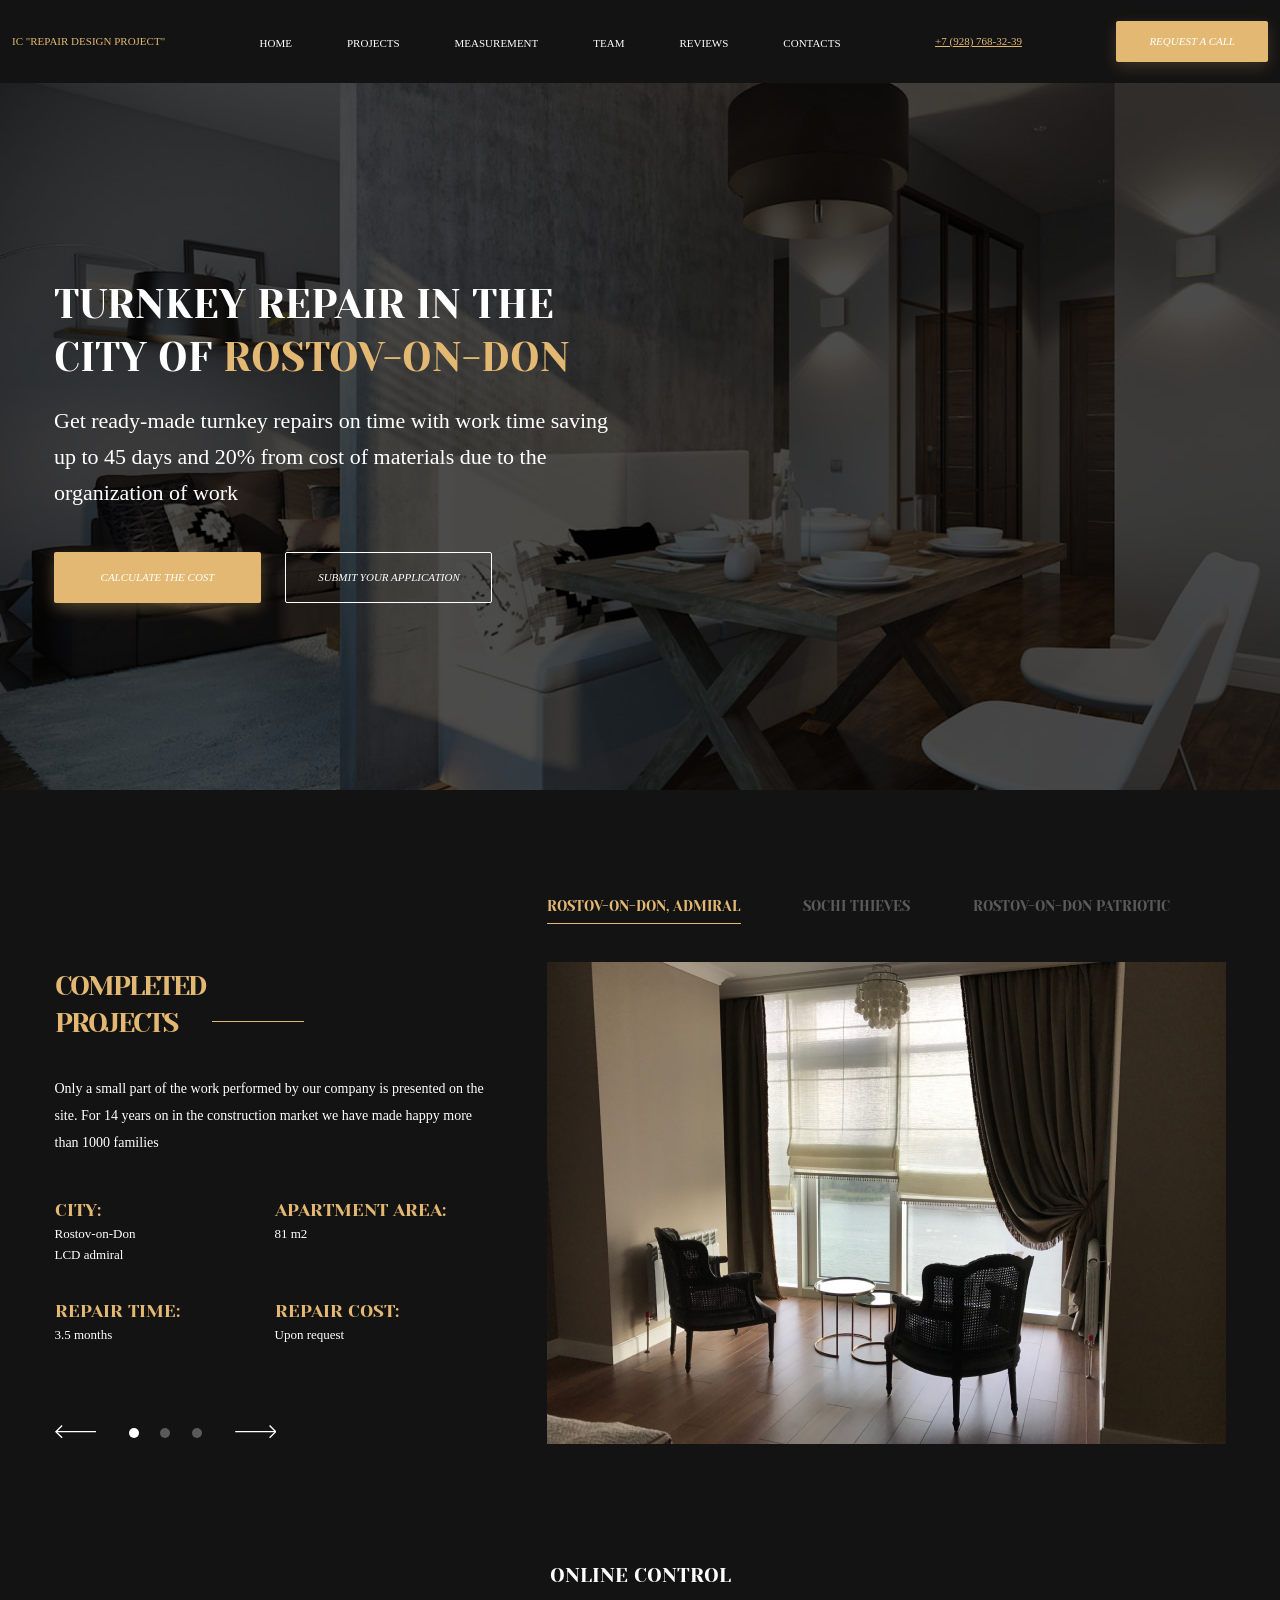
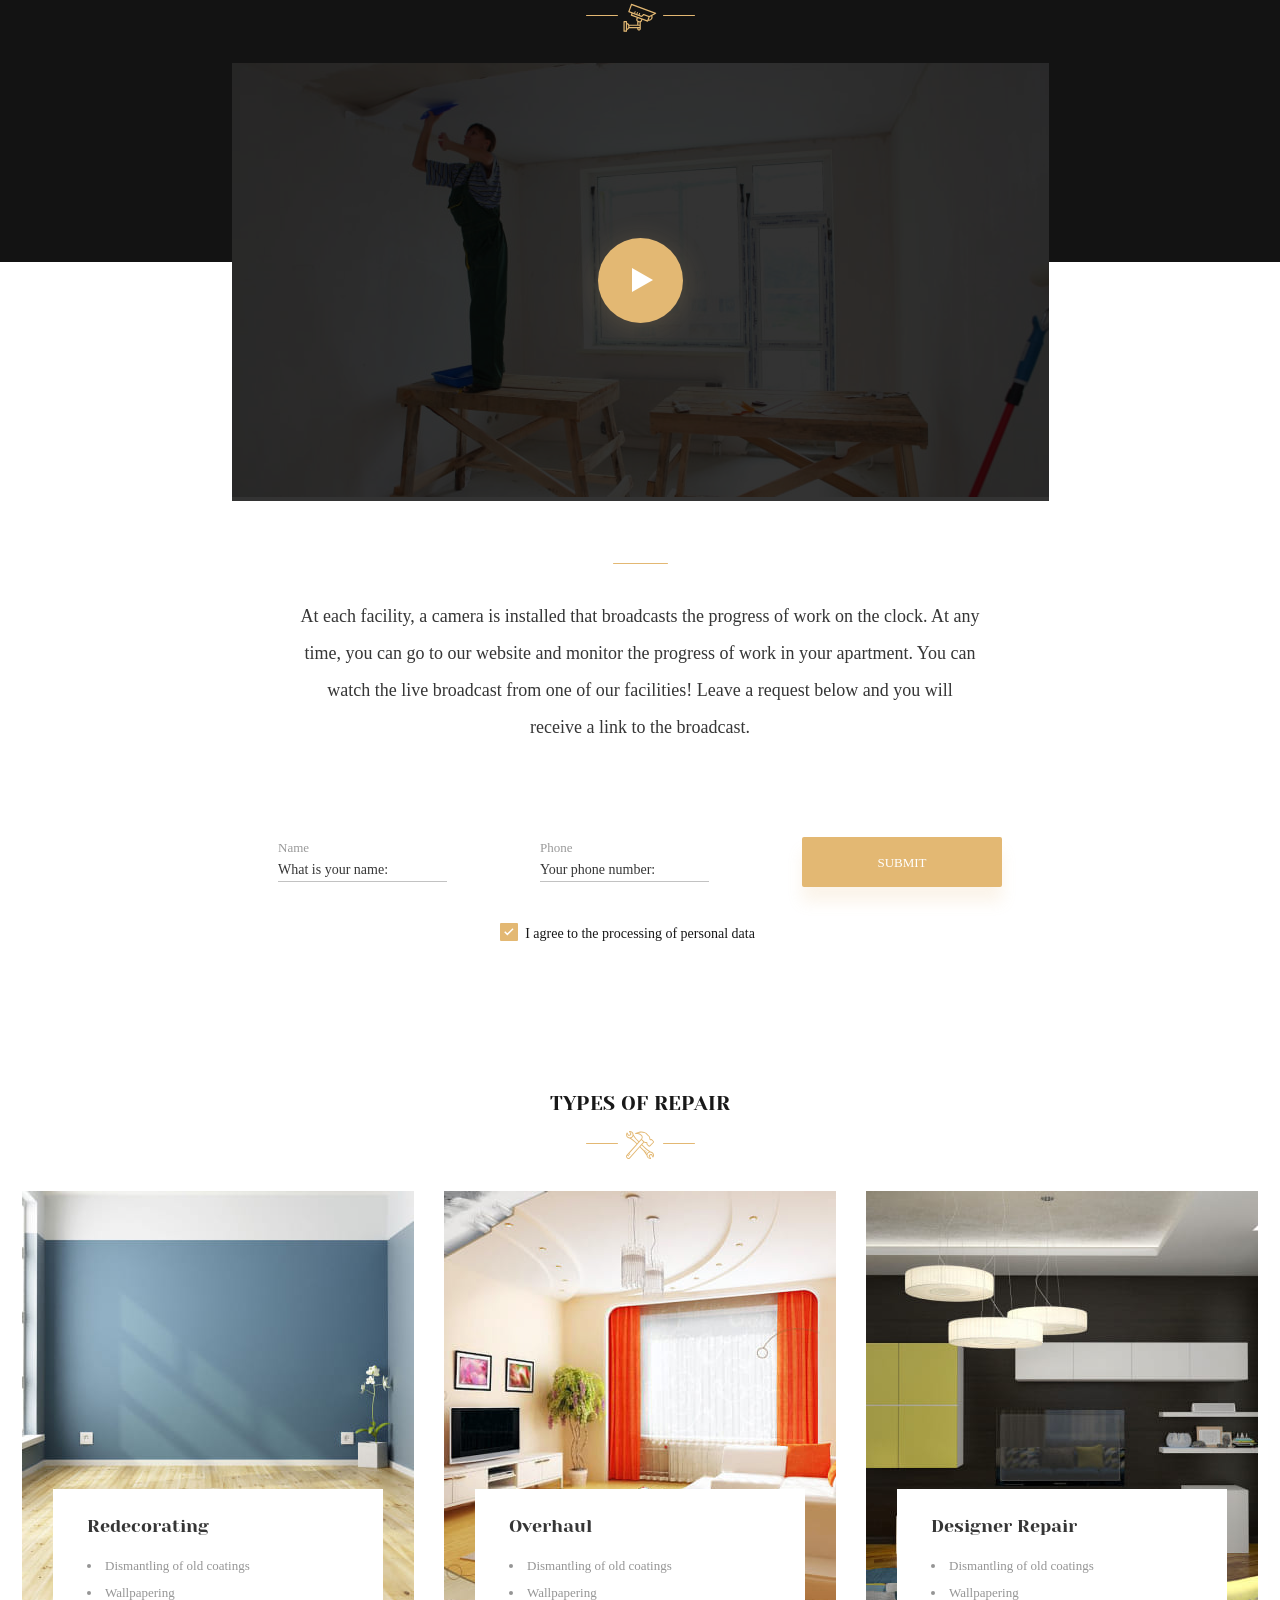
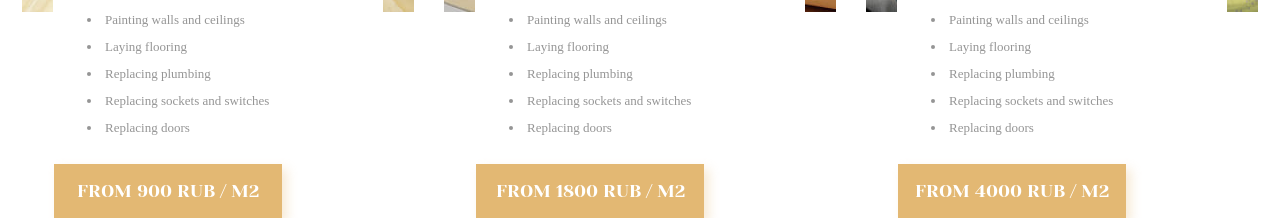
==== Project 2/index.html @ e5993f96 "Add files via upload" ====
<!DOCTYPE html>
<html lang="en">
<head>
    <meta charset="UTF-8">
    <meta name="viewport" content="width=device-width, initial-scale=1.0">
    <meta http-equiv="X-UA-Compatible" content="ie=edge">
    <link rel="stylesheet" href="styles/style.css">
    <title>Document</title>
</head>
<body>
    <header class="header">
        <div class="header_wrapper wrapper">
            <div class="header_logo">
                IC "Repair Design Project"
            </div>
            <nav class="header_nav">
                <ul>
                    <li><a href="#">HOME</a></li>
                    <li><a href="#">PROJECTS</a></li>
                    <li><a href="#">MEASUREMENT</a></li>
                    <li><a href="#">TEAM</a></li>
                    <li><a href="#">REVIEWS</a></li>
                    <li><a href="#">CONTACTS</a></li>
                </ul>
            </nav>
            <a class="header_number-tel" href="tel:+79287683239">+7 (928) 768-32-39</a>
            <button class="header_button">Request a call</button>
        </div>
    </header>
    <main class="main">
        <div class="home">
            <div class="wrapper">
                <div class="home_wrapper">
                    <h1>Turnkey Repair in the 
                        city of <span>Rostov-on-Don</span></h1>
                    <div class="home_text">
                        <p>Get ready-made turnkey repairs on time
                        with work time saving up to 45 days and 20% from
                        cost of materials due to the organization of work</p>
                    </div>
                    <div class="home_buttons">
                        <button>CALCULATE THE COST</button>
                        <button>SUBMIT YOUR APPLICATION</button>
                    </div>
                </div>
            </div>
        </div>
        <div class="projects">
            <div class="projects_wrapper">
                <div class="projects_completed-projects">
                    <h2>Completed projects</h2>
                    <div class="projects_text">
                        <p>Only a small part of the work performed by our company is presented on the site. 
                            For 14 years on in the construction 
                            market we have made happy more than 1000 families</p>
                    </div>
                    <div class="projects_description">
                        <div>
                            <h3>City:</h3>
                            Rostov-on-Don <br>
                            LCD admiral
                        </div>
                        <div>
                            <h3>apartment area:</h3>
                            81 m2
                        </div>
                        <div>
                            <h3>Repair time:</h3>
                            3.5 months
                        </div>
                        <div>
                            <h3>Repair Cost:</h3>
                            Upon request
                        </div>
                    </div>
                    <div class="projects_slaider-control">
                        <span class="projects_slider-arrow-back"></span>
                        <div class="projects_slider-buttons">
                            <span class="projects_slider-button active"></span>
                            <span class="projects_slider-button"></span>
                            <span class="projects_slider-button"></span>
                        </div>
                        <span class="projects_slider-arrow-next"></span>
                    </div>
                </div>
                <div class="projects_slider">
                    <div class="projects_slider-list">
                        <span class="active">Rostov-on-Don, Admiral</span>
                        <span>Sochi Thieves</span>
                        <span>Rostov-on-Don Patriotic</span>
                    </div>
                    <div class="projects_slider-images">
                        <img src="images/projects_slide_1.jpg" alt="Rostov-on-Don, Admiral">
                    </div>
                </div>
            </div>
        </div>
        <div class="control">
            <h2>online control</h2>
            <span class="control_img-camera"></span>
            <div class="control_image">
                <img src="images/control_image.jpg" alt="">
            </div>
            <span class="control_img-style"></span>
            <p class="control_text">At each facility, a camera is installed that broadcasts the progress of 
                work on the clock. At any time, you can go to our website and monitor the progress 
                of work in your apartment. You can watch the live broadcast from one of our 
                facilities! Leave a request below and you will receive a link to the broadcast.</p>
            <form action="#" class="control_form">
                <div class="control_form-information">
                    <p>
                        <label for="control_input-text">Name</label>
                        <input type="text" id="control_input-text" placeholder="What is your name:">
                    </p>
                    <p>
                        <label for="control_input-tel">Phone</label>
                        <input type="tel" id="control_input-tel" placeholder="Your phone number:">
                    </p>
                    <p>
                        <input type="submit" value="submit">
                    </p>
                </div>
                <div class="control_form-agree">
                    <input type="checkbox" id='control_input-checkbox' checked>
                    <label for="control_input-checkbox">I agree to the processing of personal data</label>
                </div>
            </form>
        </div>
        <div class="repair">
            <h2>TYPES OF REPAIR</h2>
            <span class="repair_img-tools"></span>
            <div class="repair_services">
                <div>
                    <img src="images/repair_image_1.jpg" alt="Redecorating">
                    <div class="repair_list">
                        <h4>Redecorating</h4>
                        <ul>
                            <li>Dismantling of old coatings</li>
                            <li>Wallpapering</li>
                            <li>Painting walls and ceilings</li>
                            <li>Laying flooring</li>
                            <li>Replacing plumbing</li>
                            <li>Replacing sockets and switches</li>
                            <li>Replacing doors</li>
                        </ul>
                    </div>
                    <span class="repair_price">from 900 rub / m2</span>
                </div>
                <div>
                    <img src="images/repair_image_2.jpg" alt="Overhaul">
                    <div class="repair_list">
                        <h4>Overhaul</h4>
                        <ul>
                            <li>Dismantling of old coatings</li>
                            <li>Wallpapering</li>
                            <li>Painting walls and ceilings</li>
                            <li>Laying flooring</li>
                            <li>Replacing plumbing</li>
                            <li>Replacing sockets and switches</li>
                            <li>Replacing doors</li>
                        </ul>
                    </div>
                    <span class="repair_price">from 1800 rub / m2</span>
                </div>
                <div>
                    <img src="images/repair_image_3.jpg" alt="Designer Repair">
                    <div class="repair_list">
                        <h4>Designer Repair</h4>
                        <ul>
                            <li>Dismantling of old coatings</li>
                            <li>Wallpapering</li>
                            <li>Painting walls and ceilings</li>
                            <li>Laying flooring</li>
                            <li>Replacing plumbing</li>
                            <li>Replacing sockets and switches</li>
                            <li>Replacing doors</li>
                        </ul>
                    </div>
                    <span class="repair_price">from 4000 rub / m2</span>
                </div>
            </div>
        </div>
    </main>
</body>
</html>
---- Project 2/styles/style.css ----
@font-face {
    font-family: "Nunito Sans";
    src: url('../fonts/Nunito_Sans Sans.woff'),
        url('../fonts/Nunito_Sans Sans.ttf');
}

@font-face {
    font-family: "Yeseva One";
    src: url('../fonts/Yeseva_One.woff'),
        url('../fonts/Yeseva_One.ttf');
}

*, *:after, *:before {
	box-sizing: border-box;
	padding: 0;
    margin: 0;
    font-style: normal;
    font-weight: normal;
}

html {
    height: 100%;
    font: 16px Helvetica, Arial, sans-serif;
}

body {
	width: 100%;
    height: 100%;
}

a {
	text-decoration: none;
	outline: none;
}

ul {
    list-style: none;
}

button {
    border: none;
    cursor: pointer;
}

.header {
    background: #131313;
    width: 100%;
    height: 83px;
}

.header_wrapper {
    height: 100%;
    display: flex;
    justify-content: space-between;
    align-items: center;
}

.wrapper {
    max-width: 1256px;
    margin: 0 auto;
}

.header_logo {
    font-family: "Nunito Sans";
    font-size: 11px;
    line-height: 15px;
    text-transform: uppercase;
    color: #E3B873;
}

.header_nav {
    width: 581px;
}

.header_nav ul {
    display: flex;
    justify-content: space-between;
}

.header_nav a {
    font-family: "Nunito Sans";
    font-size: 11px;
    line-height: 15px;
    color: #FFFFFF;
    transition: color .2s;
}

.header_nav a:hover {
    color: #E3B873;
    transition: color .2s;
}

.header_number-tel {
    font-family: "Nunito Sans";
    font-size: 11px;
    line-height: 15px;
    text-decoration-line: underline;
    color: #E3B873;
}

.header_button {
    font-family: "Nunito Sans";
    font-style: italic;
    font-size: 11px;
    line-height: 15px;
    text-align: center;
    text-transform: uppercase;
    color: #FFFFFF;
    background: #E3B873;
    box-shadow: 0px 5px 15px rgba(227, 184, 115, 0.2);
    border-radius: 2px;
    padding: 13px 33px;
}

.home {
    width: 100%;
    background: url("../images/background_home.jpg") #131313;
    background-size: cover;
    min-height: 707px;
    padding: 1px;
    position: relative;
    z-index: 0;
}

.home::after {
    content: "";
    position: absolute;
    top: 0;
    right: 0;
    bottom: 0;
    left: 0;
    background: rgba(0, 0, 0, .7);
    z-index: -1;
}

.home_wrapper {
    max-width: 570px;
    margin: 194px 42px 0;
}

.home_wrapper h1 {
    font-family: "Yeseva One";
    font-size: 40px;
    line-height: 53px;
    text-transform: uppercase;
    color: #FFFFFF;
}

.home_wrapper h1 span {
    color: #E3B873;
}

.home_text {
    font-family: "Nunito Sans";
    font-size: 22px;
    line-height: 36px;
    color: #FFFFFF;
    margin: 19px 0 41px;
}

.home_buttons button {
    font-family: "Nunito Sans";
    font-style: italic;
    font-size: 11px;
    line-height: 15px;
    text-align: center;
    color: #FFFFFF;
    border-radius: 2px;
    width: 207px;
    height: 51px;
    margin-right: 20px;
}

.home_buttons button:first-of-type {
    background: #E3B873;
    box-shadow: 0px 5px 15px rgba(227, 184, 115, 0.3);

}

.home_buttons button:last-of-type {
    border: 1px solid #FFFFFF;
    background: transparent;
}

.projects {
    width: 100%;
    background: #131313;
    padding: 107px 0 414px;
}

.projects_wrapper {
    max-width: 1171px;
    margin: auto;
    display: flex;
    justify-content: space-between;
}

.projects_completed-projects {
    width: 442px;
    margin-top: 70px;
}

.projects_completed-projects h2 {
    width: 253px;
    font-family: "Yeseva One";
    font-size: 27px;
    line-height: 37px;
    letter-spacing: -0.07em;
    text-transform: uppercase;
    color: #E3B873;
}

.projects_completed-projects h2::after {
    content: "";
    width: 92px;
    border-top: 1px solid #E3B873;
    display: inline-block;
    margin-left: 35px;
    margin-bottom: 10px;
}

.projects_text {
    font-family: "Nunito Sans";
    font-size: 14px;
    line-height: 27px;
    color: #FFFFFF;
    margin: 34px 0 8px;
}

.projects_description {
    display: flex;
    flex-wrap: wrap;
    font-family: "Nunito Sans";
    font-size: 13px;
    line-height: 21px;
    color: #FFFFFF;
}
.projects_description div {
    width: 220px;
    margin-top: 34px;
}

.projects_description h3 {
    font-family: "Yeseva One";
    font-size: 18px;
    line-height: 25px;
    text-transform: uppercase;
    color: #E3B873;
}

.projects_slaider-control {

}

.projects_slaider-control span {
    display: inline-block;
    cursor: pointer;
    margin-top: 80px;
}

.projects_slider-buttons {
    display: inline;
}

.projects_slider-button {
    background: rgba(255, 255, 255, 0.3);
    border-radius: 30px;
    width: 10px;
    height: 10px;
    margin-right: 17px;
}

.projects_slider-button.active {
    background: #FFFFFF;
}


.projects_slider-button:last-of-type {
    margin: 0;
}

.projects_slider-arrow-back {
    background: url("../img/projects_slider_arrow_back.svg") no-repeat;
    width: 41px;
    height: 13px;
    margin-right: 29px;
}

.projects_slider-arrow-next {
    background: url("../img/projects_slider_arrow_next.svg") no-repeat;
    width: 41px;
    height: 13px;
    margin-left: 29px;
}



.projects_slider {
    width: 679px;
}

.projects_slider-list {
    width: 623px;
    display: flex;
    justify-content: space-between;
    font-family: "Yeseva One";
    font-size: 14px;
    line-height: 19px;
    text-transform: uppercase;
    color: rgba(255, 255, 255, 0.3);
    margin-bottom: 38px;
}

.projects_slider-list span {
    cursor: pointer;
}

.projects_slider-list .active {
    color: #E3B873;
    cursor: auto;
    border-bottom: 1px solid #E3B873;
    padding-bottom: 7px;
}

.control {
    width: 817px;
    margin: -300px auto 145px;
}

.control h2 {
    font-family: "Yeseva One";
    font-size: 20px;
    line-height: 28px;
    text-align: center;
    text-transform: uppercase;
    color: #FFFFFF;
}

.control_img-camera {
    background: url(../img/control_img-camera.svg) center no-repeat;
    display: block;
    width: 100%;
    text-align: center;
    height: 30px;
    margin: 12px 0 31px;
}

.control_img-camera::after, .control_img-camera::before {
    content: "";
    width: 32px;
    height: 1px;
    display: inline-block;
    background: #E3B873;
    border-radius: 30px;
}

.control_img-camera::after {
    margin-left: 45px; 
}

.control_image {
    position: relative;
}

.control_image::after {
    content: "";
    position: absolute;
    top: 0;
    right: 0;
    bottom: 0;
    left: 0;
    background: rgba(0, 0, 0, 0.8);
}

.control_image::before {
    content: "";
    background: url(../img/control_video_play.svg) no-repeat 34px center #E3B873;
    position: absolute;
    top: 174.5px;
    left: 366px;
    z-index: 1;
    box-shadow: 0px 5px 30px rgba(227, 184, 115, 0.2);
    width: 85px;
    height: 85px;
    border-radius: 50%;
    display: flex;
    justify-content: center;
    align-items: center;
    cursor: pointer;
}

.control_img-style {
    display: block;
    width: 55px;
    height: 1px;
    margin: 62px auto 34px;
    background: #E3B873;
    border-radius: 30px;
}

.control_text {
    width: 681px;
    margin: 0 auto;
    font-family: "Nunito Sans";
    font-size: 18px;
    line-height: 37px;
    text-align: center;
    color: #363636;
}

.control_form {
    margin-top: 91px;
}

.control_form-information {
    display: flex;
    justify-content: space-around;
}

.control_form-information p {
    display: flex;
    flex-direction: column;
}

.control_form-information label {
    font-family: "Nunito Sans";
    font-size: 13px;
    line-height: 21px;
    color: rgba(54, 54, 54, 0.5);
}

.control_form-information input {
    font-family: "Nunito Sans";
    font-size: 14px;
    line-height: 23px;
    color: #363636;
    border: none;
    border-bottom: 1px solid rgba(54, 54, 54, 0.3);
}

.control_form-information input[type="submit"] {
    background: #E3B873;
    box-shadow: 0px 15px 15px rgba(227, 184, 115, 0.15);
    border-radius: 2px;
    border: none;
    width: 200px;
    height: 50px;
    font-family: "Nunito Sans";
    font-size: 13px;
    line-height: 27px;
    text-align: center;
    text-transform: uppercase;
    color: #FFFFFF;
    cursor: pointer;
}

.control_form-agree {
    font-family: "Nunito Sans";
    font-size: 14px;
    line-height: 23px;
    color: #181818;
    margin-top: 35px;
    text-align: center;
}

.control_form-agree input {
    display: none;
}

.control_form-agree label {
    position: relative;
}

.control_form-agree label::before {
    content: "";
    width: 18px;
    height: 18px;
    background: #E3B873;
    border-radius: 1px;
    position: absolute;
    top: -3px;
    left: -25px;
}

.control_form-agree label::after {
    position: absolute;
    top: -6px;
    left: -21px;
}

.control_form-agree input[type="checkbox"]:checked + label::after {
    content: url(../img/control_form_checkbox.svg);
}

::-webkit-input-placeholder {
    font-family: "Nunito Sans";
    font-size: 14px;
    line-height: 23px;
    color: #363636;
    transition: .2s;
}
::-moz-placeholder {
    font-family: "Nunito Sans";
    font-size: 14px;
    line-height: 23px;
    color: #363636;
    transition: .2s;
}
:-moz-placeholder {
    font-family: "Nunito Sans";
    font-size: 14px;
    line-height: 23px;
    color: #363636;
    transition: .2s;
}
:-ms-input-placeholder {
    font-family: "Nunito Sans";
    font-size: 14px;
    line-height: 23px;
    color: #363636;
    transition: .2s;
}
:focus::-webkit-input-placeholder {color: transparent; transition: .2s;}
:focus::-moz-placeholder          {color: transparent; transition: .2s;}
:focus:-moz-placeholder           {color: transparent; transition: .2s;}
:focus:-ms-input-placeholder      {color: transparent; transition: .2s;}

.repair h2 {
    font-family: "Yeseva One";
    font-size: 20px;
    line-height: 28px;
    text-align: center;
    text-transform: uppercase;
    color: #181818;
}

.repair_img-tools {
    background: url(../img/repair_img-tools.svg) center no-repeat;
    display: block;
    width: 100%;
    text-align: center;
    height: 30px;
    margin: 12px 0 31px;
}

.repair_img-tools::after, .repair_img-tools::before {
    content: "";
    width: 32px;
    height: 1px;
    display: inline-block;
    background: #E3B873;
    border-radius: 30px;
}

.repair_img-tools::after {
    margin-left: 45px;
}

.repair_services {
    display: flex;
    justify-content: space-between;
    width: 1236px;
    margin: 0 auto;
}

.repair_list {
    width: 330px;
    margin: -127px auto 0;
    padding: 25px 68px 0 34px;
    position: relative;
    z-index: 1;
    background: #FFFFFF;
}

.repair_list h4 {
    font-family: "Yeseva One";
    font-size: 18px;
    line-height: 25px;
    color: #363636;
    margin-bottom: 13px;
}

.repair_list li {
    font-family: "Nunito Sans";
    font-size: 13px;
    line-height: 27px;
    list-style: disc inside;
    color: #959595;
}

.repair_price {
    display: flex;
    justify-content: center;
    align-items: center;
    width: 228px;
    height: 54px;
    background: #E3B873;
    box-shadow: 5px 5px 10px rgba(227, 184, 115, 0.3);
    margin: 23px 0 0 32px;
    font-family: "Yeseva One";
    font-size: 18px;
    line-height: 25px;
    text-transform: uppercase;
    color: #FFFFFF;
}
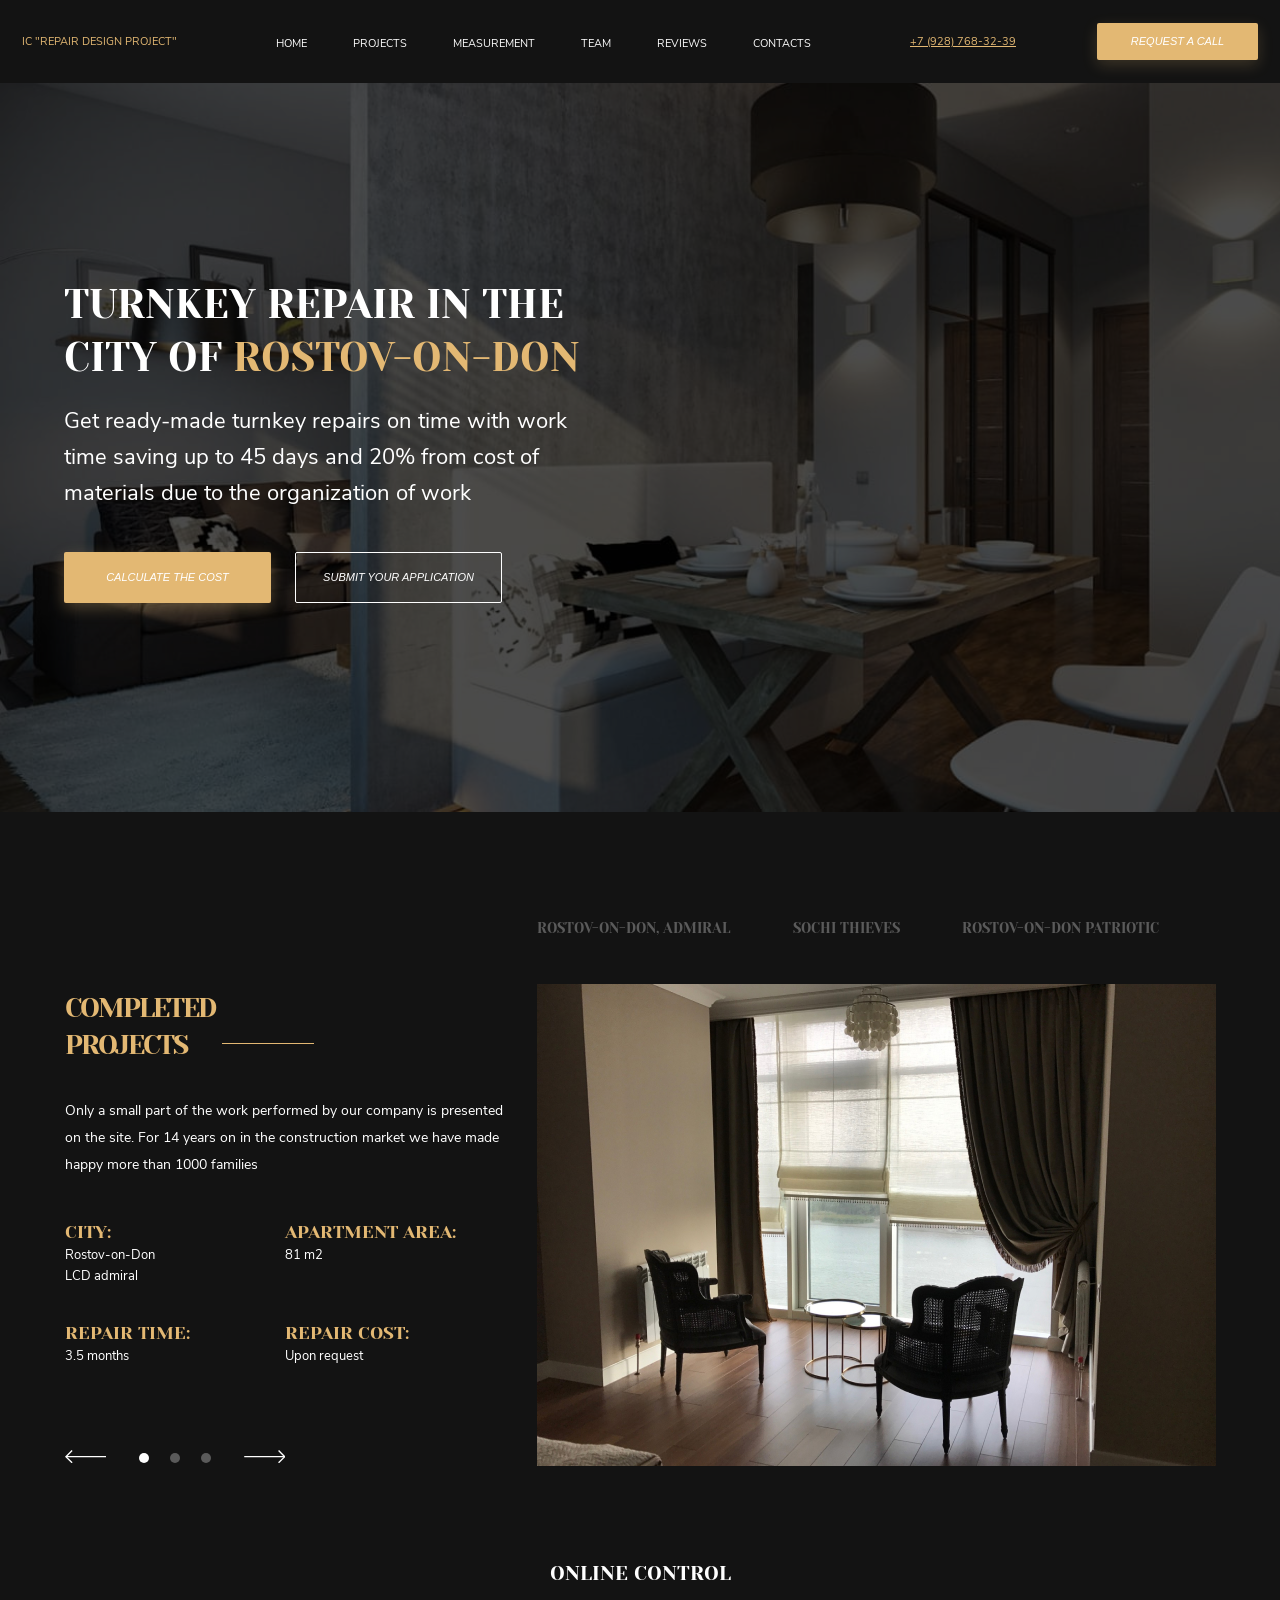
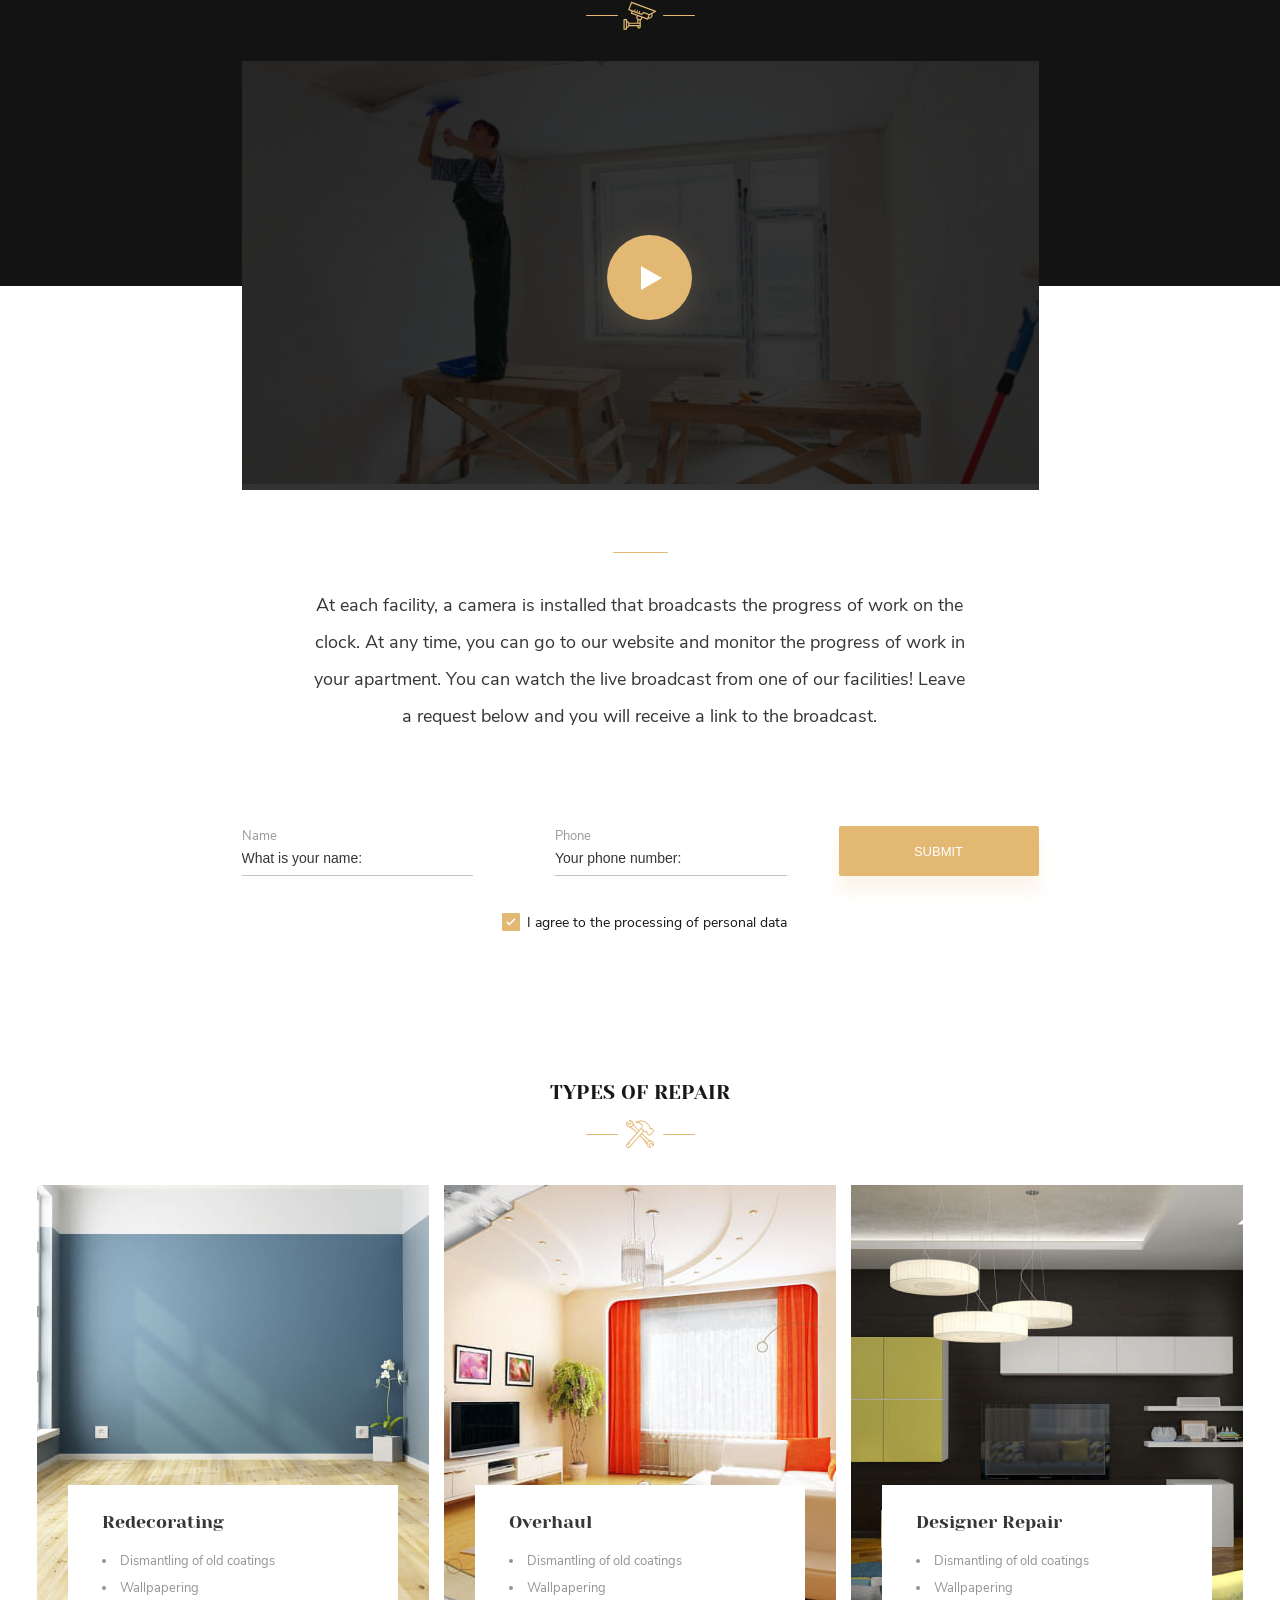
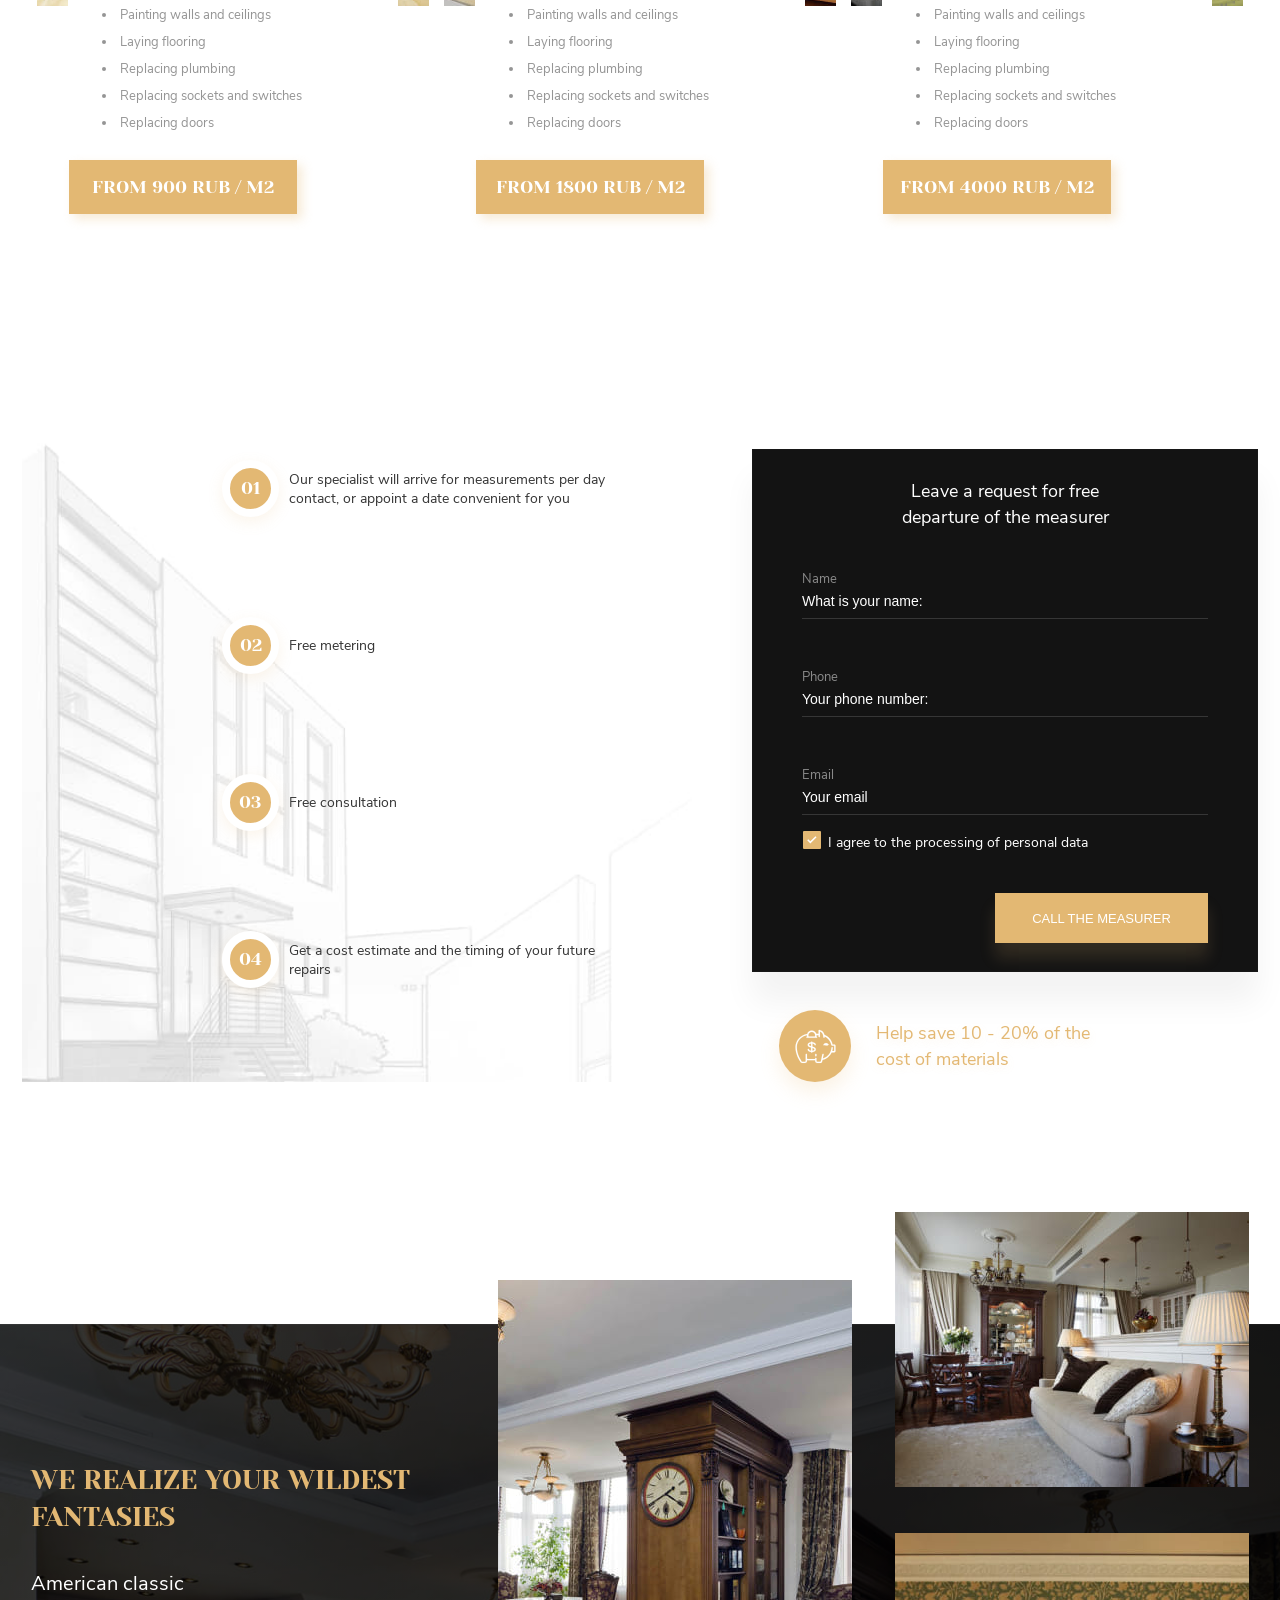
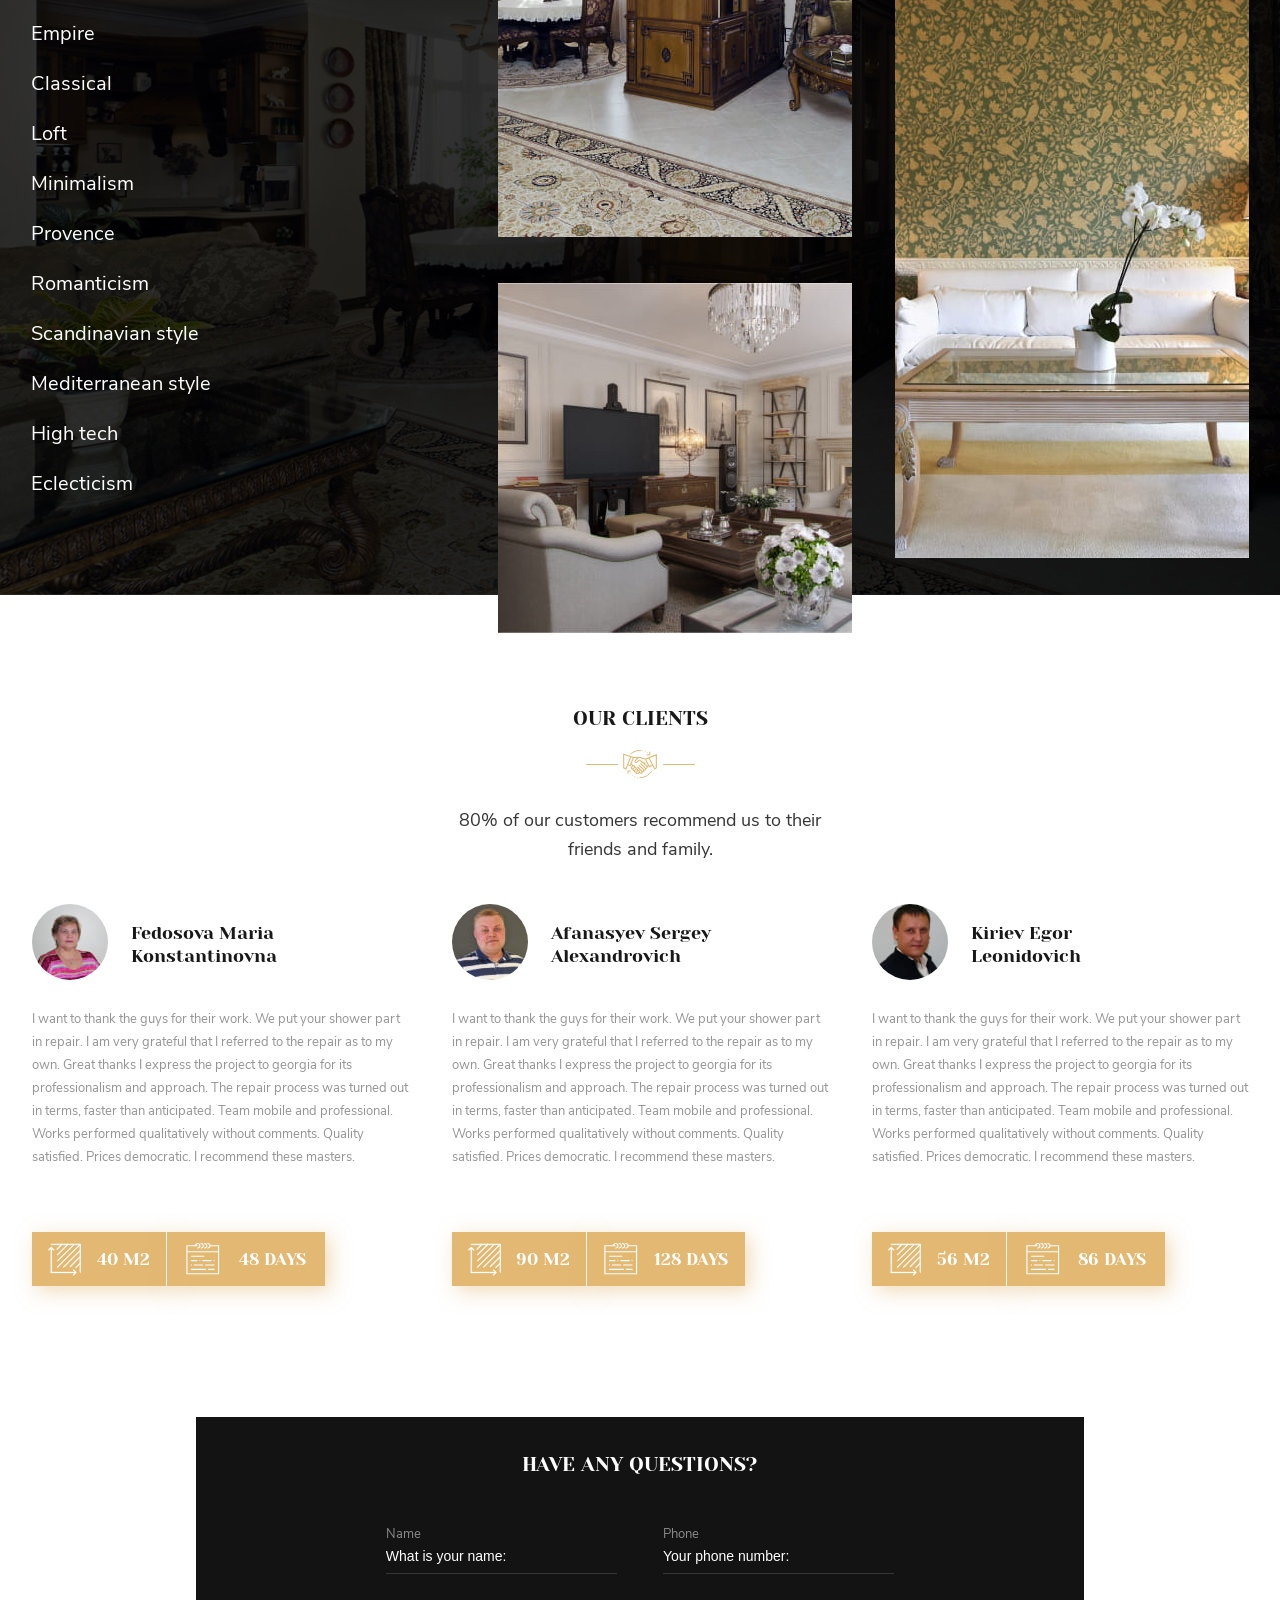
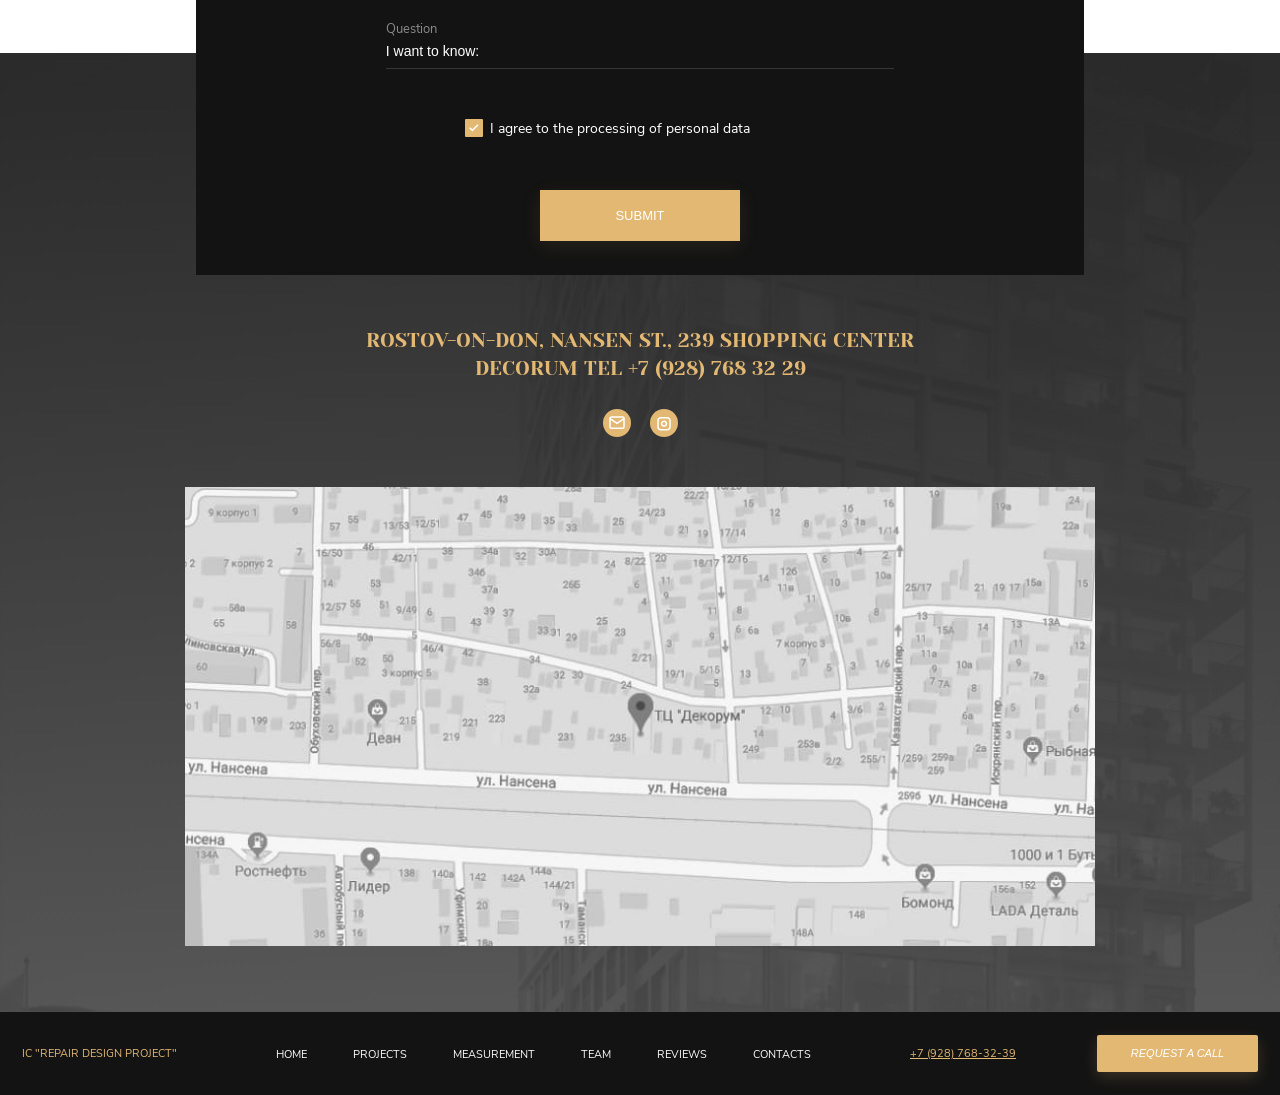
==== commit 03851b82: "Add files via upload" ====
--- a/Project 2/index.html
+++ b/Project 2/index.html
@@ -9,11 +9,13 @@
 </head>
 <body>
     <header class="header">
-        <div class="header_wrapper wrapper">
-            <div class="header_logo">
+        <div class="h-f_wrapper wrapper wrapper-padding">
+            <div class="logo">
                 IC "Repair Design Project"
             </div>
-            <nav class="header_nav">
+            <nav class="nav">
+                <input type="checkbox" id="menu">
+			    <label for="menu"></label>
                 <ul>
                     <li><a href="#">HOME</a></li>
                     <li><a href="#">PROJECTS</a></li>
@@ -23,36 +25,33 @@
                     <li><a href="#">CONTACTS</a></li>
                 </ul>
             </nav>
-            <a class="header_number-tel" href="tel:+79287683239">+7 (928) 768-32-39</a>
-            <button class="header_button">Request a call</button>
+            <a class="number-tel" href="tel:+79287683239">+7 (928) 768-32-39</a>
+            <button class="button h-f_button">Request a call</button>
         </div>
     </header>
     <main class="main">
         <div class="home">
             <div class="wrapper">
-                <div class="home_wrapper">
+                <div class="home_wrapper wrapper-padding">
                     <h1>Turnkey Repair in the 
                         city of <span>Rostov-on-Don</span></h1>
-                    <div class="home_text">
-                        <p>Get ready-made turnkey repairs on time
+                    <p class="home_text">Get ready-made turnkey repairs on time
                         with work time saving up to 45 days and 20% from
                         cost of materials due to the organization of work</p>
-                    </div>
-                    <div class="home_buttons">
-                        <button>CALCULATE THE COST</button>
-                        <button>SUBMIT YOUR APPLICATION</button>
-                    </div>
+                    <button class="button home_button-1">CALCULATE THE COST</button>
+                    <button class="button home_button-2">SUBMIT YOUR APPLICATION</button>
                 </div>
             </div>
         </div>
         <div class="projects">
-            <div class="projects_wrapper">
+            <div class="projects_wrapper wrapper-padding">
                 <div class="projects_completed-projects">
                     <h2>Completed projects</h2>
-                    <div class="projects_text">
-                        <p>Only a small part of the work performed by our company is presented on the site. 
-                            For 14 years on in the construction 
-                            market we have made happy more than 1000 families</p>
+                    <p class="projects_text">Only a small part of the work performed by our company is presented on the site. 
+                        For 14 years on in the construction 
+                        market we have made happy more than 1000 families</p>
+                    <div class="projects_slider-images--media">
+                        <img src="images/projects_slide_1.jpg" alt="Rostov-on-Don, Admiral">
                     </div>
                     <div class="projects_description">
                         <div>
@@ -85,9 +84,9 @@
                 </div>
                 <div class="projects_slider">
                     <div class="projects_slider-list">
-                        <span class="active">Rostov-on-Don, Admiral</span>
-                        <span>Sochi Thieves</span>
-                        <span>Rostov-on-Don Patriotic</span>
+                        <a href="#">Rostov-on-Don, Admiral</a>
+                        <a href="#">Sochi Thieves</a>
+                        <a href="#">Rostov-on-Don Patriotic</a>
                     </div>
                     <div class="projects_slider-images">
                         <img src="images/projects_slide_1.jpg" alt="Rostov-on-Don, Admiral">
@@ -95,11 +94,11 @@
                 </div>
             </div>
         </div>
-        <div class="control">
-            <h2>online control</h2>
-            <span class="control_img-camera"></span>
+        <div class="control wrapper-padding">
+            <h2 class="h2-text">online control</h2>
+            <span class="img-style control_img-camera"></span>
             <div class="control_image">
-                <img src="images/control_image.jpg" alt="">
+                <img src="images/control_image.jpg" alt="video">
             </div>
             <span class="control_img-style"></span>
             <p class="control_text">At each facility, a camera is installed that broadcasts the progress of 
@@ -109,26 +108,24 @@
             <form action="#" class="control_form">
                 <div class="control_form-information">
                     <p>
-                        <label for="control_input-text">Name</label>
-                        <input type="text" id="control_input-text" placeholder="What is your name:">
+                        <span class="form-span">Name</span>
+                        <input class="form-input control_form-input" type="text" placeholder="What is your name:">
                     </p>
                     <p>
-                        <label for="control_input-tel">Phone</label>
-                        <input type="tel" id="control_input-tel" placeholder="Your phone number:">
+                        <span class="form-span">Phone</span>
+                        <input class="form-input control_form-input" type="tel" placeholder="Your phone number:">
                     </p>
-                    <p>
-                        <input type="submit" value="submit">
-                    </p>
-                </div>
-                <div class="control_form-agree">
-                    <input type="checkbox" id='control_input-checkbox' checked>
-                    <label for="control_input-checkbox">I agree to the processing of personal data</label>
-                </div>
+                    <div class="control_form-agree">
+                        <input class="input-checkbox" type="checkbox" id='control_input-checkbox' checked>
+                        <label class="form-checkbox" for="control_input-checkbox">I agree to the processing of personal data</label>
+                    </div>
+                </div>
+                <input class="button control_form-submit" type="submit" value="submit">
             </form>
         </div>
-        <div class="repair">
-            <h2>TYPES OF REPAIR</h2>
-            <span class="repair_img-tools"></span>
+        <div class="repair wrapper-padding">
+            <h2 class="h2-text">TYPES OF REPAIR</h2>
+            <span class="img-style repair_img-tools"></span>
             <div class="repair_services">
                 <div>
                     <img src="images/repair_image_1.jpg" alt="Redecorating">
@@ -180,6 +177,179 @@
                 </div>
             </div>
         </div>
+        <div class="advantages wrapper-padding">
+            <div class="advantages_left">
+                <ul>
+                    <li>Our specialist will arrive for measurements per day
+                        contact, or appoint a date convenient for you</li>
+                    <li>Free metering</li>
+                    <li>Free consultation</li>
+                    <li>Get a cost estimate and
+                        the timing of your future repairs</li>
+                </ul>
+            </div>
+            <div class="advantages_right">
+                <form action="#" class="advantages_form">
+                    <h4>Leave a request for free
+                        departure of the measurer</h4>
+                    <span class="form-span">Name</span>
+                    <input class="form-input advantages_form-filling" type="text" placeholder="What is your name:">
+                    <span class="form-span">Phone</span>
+                    <input class="form-input advantages_form-filling" type="tel" placeholder="Your phone number:">
+                    <span class="form-span">Email</span>
+                    <input class="form-input advantages_form-filling" type="email" placeholder="Your email">
+                    <input class="input-checkbox" id='advantages_input-checkbox' type="checkbox" checked>
+                    <label class="form-checkbox advantages_label-checkbox" for="advantages_input-checkbox">I agree to the processing of personal data</label>
+                    <div class="advantages_form-submit">
+                        <input class="button" type="submit" value="Call the measurer">
+                    </div>
+                </form>
+                <div class="advantages_discount">
+                    Help save 10 - 20% of the cost of materials
+                </div>
+            </div>
+        </div>
+        <div class="fantasies">
+            <div class="fantasies_wrapper wrapper-padding">
+                <div class="fantasies_left">
+                    <h2>We realize your wildest fantasies</h2>
+                    <ul>
+                        <li><a href="#">American classic</a></li>
+                        <li><a href="#">Empire</a></li>
+                        <li><a href="#">Classical</a></li>
+                        <li><a href="#">Loft</a></li>
+                        <li><a href="#">Minimalism</a></li>
+                        <li><a href="#">Provence</a></li>
+                        <li><a href="#">Romanticism</a></li>
+                        <li><a href="#">Scandinavian style</a></li>
+                        <li><a href="#">Mediterranean style</a></li>
+                        <li><a href="#">High tech</a></li>
+                        <li><a href="#">Eclecticism</a></li>
+                    </ul>
+                </div>
+                <div class="fantasies_middle">
+                    <img src="images/fantasies_image_1.jpg" alt="wildest fantasies">
+                    <img src="images/fantasies_image_2.jpg" alt="wildest fantasies">
+                </div>
+                <div class="fantasies_right">
+                    <img src="images/fantasies_image_3.jpg" alt="wildest fantasies">
+                    <img src="images/fantasies_image_4.jpg" alt="wildest fantasies">
+                </div>
+            </div>
+        </div>
+        <div class="clients wrapper-padding">
+            <h2 class="h2-text">our clients</h2>
+            <span class="img-style clients_img-handshake"></span>
+            <p class="clients_text-recommend">80% of our customers recommend us to their
+                friends and family.</p>
+            <div class="clients_description">
+                <div class="clients_client">
+                    <div class="clients_author">
+                        <span><img src="images/clients_avatar_1.jpg" alt="avatar"></span>
+                        <h3>Fedosova Maria Konstantinovna</h3>
+                    </div>
+                    <p>I want to thank the guys for their work. We put your shower part in repair.
+                        I am very grateful that I referred to the repair as to my own. 
+                        Great thanks I express the project to georgia for its professionalism 
+                        and approach. The repair process was turned out in terms, faster than 
+                        anticipated. Team mobile and professional. Works performed qualitatively 
+                        without comments. Quality satisfied. Prices democratic. 
+                        I recommend these masters.</p>
+                    <div class="clients_m2-days">
+                        <span>40 m2</span>
+                        <span>48 DAYS</span>
+                    </div>
+                </div>
+                <div class="clients_client">
+                    <div class="clients_author">
+                        <span><img src="images/clients_avatar_2.jpg" alt="avatar"></span>
+                        <h3>Afanasyev Sergey Alexandrovich</h3>
+                    </div>
+                    <p>I want to thank the guys for their work. We put your shower part in repair.
+                        I am very grateful that I referred to the repair as to my own. 
+                        Great thanks I express the project to georgia for its professionalism 
+                        and approach. The repair process was turned out in terms, faster than 
+                        anticipated. Team mobile and professional. Works performed qualitatively 
+                        without comments. Quality satisfied. Prices democratic. 
+                        I recommend these masters.</p>
+                    <div class="clients_m2-days">
+                        <span>90 m2</span>
+                        <span>128 DAYS</span>
+                    </div>
+                </div>
+                <div class="clients_client">
+                    <div class="clients_author">
+                        <span><img src="images/clients_avatar_3.jpg" alt="avatar"></span>
+                        <h3>Kiriev Egor Leonidovich</h3>
+                    </div>
+                    <p>I want to thank the guys for their work. We put your shower part in repair.
+                        I am very grateful that I referred to the repair as to my own. 
+                        Great thanks I express the project to georgia for its professionalism 
+                        and approach. The repair process was turned out in terms, faster than 
+                        anticipated. Team mobile and professional. Works performed qualitatively 
+                        without comments. Quality satisfied. Prices democratic. 
+                        I recommend these masters.</p>
+                    <div class="clients_m2-days">
+                        <span>56 m2</span>
+                        <span>86 DAYS</span>
+                    </div>
+                </div>
+            </div>
+        </div>
+        <div class="questions wrapper-padding">
+            <form class="questions_form" action="#">
+                <h2 class="h2-text">have any questions?</h2>
+                <div class="questions_input-name-tel">
+                    <div>
+                        <span class="form-span">Name</span>
+                        <input class="form-input" type="text" placeholder="What is your name:">
+                    </div>
+                    <div>
+                        <span class="form-span">Phone</span>
+                        <input class="form-input" type="tel" placeholder="Your phone number:">
+                    </div>
+                </div>
+                <span class="form-span">Question</span>
+                <input class="form-input questions_form-input-question" type="text" placeholder="I want to know:">
+                <div class="questions_label-checkbox">
+                    <input class="input-checkbox" id="questions_input-checkbox" type="checkbox" checked>
+                    <label class="form-checkbox" for="questions_input-checkbox">I agree to the processing of personal data</label>
+                </div>
+                <input class="button questions_form-submit" type="submit" value="Submit">
+            </form>
+        </div>
+        <div class="contacts">
+            <div class="contacts_wrapper wrapper-padding">
+                <div class="contacts_address">
+                    <address>Rostov-on-Don, Nansen St., 239 Shopping Center Decorum</address>
+                    <a href="tel:+79287683229">Tel +7 (928) 768 32 29</a>
+                </div>
+                <div>
+                    <a class="contacts-a contacts-mail" href="mailto:#"></a>
+                    <a class="contacts-a contacts-instagram" href="#" target="_blank"></a>
+                </div>
+                <div class="contacts-map"><img src="img/contacts_map.jpg" alt="map"></div>
+            </div>
+        </div>
     </main>
+    <footer class="footer">
+        <div class="h-f_wrapper wrapper wrapper-padding">
+            <div class="logo">
+                IC "Repair Design Project"
+            </div>
+            <nav class="nav">
+                <ul>
+                    <li><a href="#">HOME</a></li>
+                    <li><a href="#">PROJECTS</a></li>
+                    <li><a href="#">MEASUREMENT</a></li>
+                    <li><a href="#">TEAM</a></li>
+                    <li><a href="#">REVIEWS</a></li>
+                    <li><a href="#">CONTACTS</a></li>
+                </ul>
+            </nav>
+            <a class="number-tel" href="tel:+79287683239">+7 (928) 768-32-39</a>
+            <button class="button h-f_button">Request a call</button>
+        </div>
+    </footer>
 </body>
 </html>
--- a/Project 2/styles/style.css
+++ b/Project 2/styles/style.css
@@ -1,7 +1,7 @@
 @font-face {
     font-family: "Nunito Sans";
-    src: url('../fonts/Nunito_Sans Sans.woff'),
-        url('../fonts/Nunito_Sans Sans.ttf');
+    src: url('../fonts/Nunito_Sans.woff'),
+        url('../fonts/Nunito_Sans.ttf');
 }
 
 @font-face {
@@ -20,7 +20,7 @@
 
 html {
     height: 100%;
-    font: 16px Helvetica, Arial, sans-serif;
+    font: 16px "Nunito Sans", Helvetica, Arial, sans-serif;
 }
 
 body {
@@ -37,86 +37,198 @@
     list-style: none;
 }
 
-button {
-    border: none;
-    cursor: pointer;
-}
-
-.header {
-    background: #131313;
-    width: 100%;
-    height: 83px;
-}
-
-.header_wrapper {
-    height: 100%;
-    display: flex;
-    justify-content: space-between;
-    align-items: center;
-}
-
-.wrapper {
-    max-width: 1256px;
-    margin: 0 auto;
-}
-
-.header_logo {
-    font-family: "Nunito Sans";
-    font-size: 11px;
-    line-height: 15px;
-    text-transform: uppercase;
-    color: #E3B873;
-}
-
-.header_nav {
-    width: 581px;
-}
-
-.header_nav ul {
-    display: flex;
-    justify-content: space-between;
-}
-
-.header_nav a {
-    font-family: "Nunito Sans";
-    font-size: 11px;
-    line-height: 15px;
-    color: #FFFFFF;
-    transition: color .2s;
-}
-
-.header_nav a:hover {
-    color: #E3B873;
-    transition: color .2s;
-}
-
-.header_number-tel {
-    font-family: "Nunito Sans";
-    font-size: 11px;
-    line-height: 15px;
-    text-decoration-line: underline;
-    color: #E3B873;
-}
-
-.header_button {
-    font-family: "Nunito Sans";
+::-webkit-input-placeholder {
+    font-size: 14px;
+    line-height: 23px;
+    transition: .2s;
+}
+::-moz-placeholder {
+    font-size: 14px;
+    line-height: 23px;
+    transition: .2s;
+}
+:-moz-placeholder {
+    font-size: 14px;
+    line-height: 23px;
+    transition: .2s;
+}
+:-ms-input-placeholder {
+    font-size: 14px;
+    line-height: 23px;
+    transition: .2s;
+}
+::-webkit-input-placeholder {color: #fff;}
+::-moz-placeholder {color: #fff;}
+:-moz-placeholder {color: #fff;}
+:-ms-input-placeholder {color: #fff;}
+
+.button {
     font-style: italic;
     font-size: 11px;
     line-height: 15px;
     text-align: center;
     text-transform: uppercase;
-    color: #FFFFFF;
+    color: #fff;
     background: #E3B873;
+    border-radius: 2px;
+    border: none;
+    cursor: pointer;
+}
+
+.form-span {
+    display: block;
+    font-size: 13px;
+    line-height: 21px;
+    color: rgba(255, 255, 255, 0.5);
+}
+
+.form-input {
+    padding-bottom: 5px;
+    margin-right: 5px;
+    font-size: 14px;
+    line-height: 23px;
+    color: #fff;
+    background: #131313;
+    border: none;
+    border-bottom: 1px solid rgba(255, 255, 255, 0.15);
+}
+
+.form-checkbox {
+    position: relative;
+    font-size: 14px;
+    line-height: 23px;
+}
+
+.form-checkbox::before {
+    content: "";
+    width: 18px;
+    height: 18px;
+    background: #E3B873;
+    border-radius: 1px;
+    position: absolute;
+    top: 0;
+    left: -25px;
+}
+
+.form-checkbox::after {
+    position: absolute;
+    top: -3px;
+    left: -21px;
+}
+
+.input-checkbox {
+    display: none;
+}
+
+.input-checkbox:checked + label::after {
+    content: url(../img/form_checkbox.svg);
+}
+
+.img-style {
+    display: block;
+    width: 100%;
+    text-align: center;
+    height: 30px;
+    margin: 12px 0 31px;
+}
+
+.img-style::after, 
+.img-style::before {
+    content: "";
+    width: 32px;
+    height: 1px;
+    display: inline-block;
+    background: #E3B873;
+    border-radius: 30px;
+}
+
+.img-style::after {
+    margin-left: 45px;
+}
+
+.h2-text {
+    font-family: "Yeseva One";
+    font-size: 20px;
+    line-height: 28px;
+    text-align: center;
+    text-transform: uppercase;
+}
+
+.wrapper-padding {
+    padding: 0 10px;
+}
+
+.header,
+.footer {
+    background: #131313;
+    width: 100%;
+    height: 83px;
+}
+
+.h-f_wrapper {
+    height: 100%;
+    display: flex;
+    justify-content: space-between;
+    align-items: center;
+}
+
+.wrapper {
+    max-width: 1256px;
+    width: 100%;
+    margin: 0 auto;
+}
+
+.logo {
+    font-size: 11px;
+    line-height: 15px;
+    text-transform: uppercase;
+    color: #E3B873;
+}
+
+.nav label, .nav input {
+    display: none;
+}
+
+.nav {
+    width: 581px;
+}
+
+.nav ul {
+    display: flex;
+    justify-content: space-around;
+}
+
+.nav a {
+    font-size: 11px;
+    line-height: 15px;
+    color: #fff;
+    transition: color .2s;
+}
+
+.nav a:hover {
+    color: #E3B873;
+    transition: color .2s;
+}
+
+.number-tel {
+    padding-right: 5px;
+    font-size: 11px;
+    line-height: 15px;
+    text-decoration-line: underline;
+    color: #E3B873;
+    white-space: nowrap;
+}
+
+.h-f_button {
     box-shadow: 0px 5px 15px rgba(227, 184, 115, 0.2);
-    border-radius: 2px;
-    padding: 13px 33px;
+    width: 161px;
+    height: 37px;
 }
 
 .home {
     width: 100%;
-    background: url("../images/background_home.jpg") #131313;
+    background: url("../img/home_background.jpg") #131313;
     background-size: cover;
-    min-height: 707px;
     padding: 1px;
     position: relative;
     z-index: 0;
@@ -135,7 +247,7 @@
 
 .home_wrapper {
     max-width: 570px;
-    margin: 194px 42px 0;
+    margin: 194px 42px 208px;
 }
 
 .home_wrapper h1 {
@@ -143,7 +255,7 @@
     font-size: 40px;
     line-height: 53px;
     text-transform: uppercase;
-    color: #FFFFFF;
+    color: #fff;
 }
 
 .home_wrapper h1 span {
@@ -151,34 +263,25 @@
 }
 
 .home_text {
-    font-family: "Nunito Sans";
     font-size: 22px;
     line-height: 36px;
-    color: #FFFFFF;
+    color: #fff;
     margin: 19px 0 41px;
 }
 
-.home_buttons button {
-    font-family: "Nunito Sans";
-    font-style: italic;
-    font-size: 11px;
-    line-height: 15px;
-    text-align: center;
-    color: #FFFFFF;
-    border-radius: 2px;
+.home button {
     width: 207px;
     height: 51px;
+}
+
+.home_button-1 {
     margin-right: 20px;
-}
-
-.home_buttons button:first-of-type {
     background: #E3B873;
-    box-shadow: 0px 5px 15px rgba(227, 184, 115, 0.3);
-
-}
-
-.home_buttons button:last-of-type {
-    border: 1px solid #FFFFFF;
+    box-shadow: 0px 5px 15px rgba(227,184,115,0.3);
+}
+
+.home_button-2 {
+    border: 1px solid #fff;
     background: transparent;
 }
 
@@ -190,9 +293,14 @@
 
 .projects_wrapper {
     max-width: 1171px;
+    width: 93.23%;
     margin: auto;
     display: flex;
     justify-content: space-between;
+}
+
+.projects_slider-images--media {
+    display: none;
 }
 
 .projects_completed-projects {
@@ -202,6 +310,7 @@
 
 .projects_completed-projects h2 {
     width: 253px;
+    margin-bottom: 34px;
     font-family: "Yeseva One";
     font-size: 27px;
     line-height: 37px;
@@ -212,29 +321,28 @@
 
 .projects_completed-projects h2::after {
     content: "";
+    display: inline-block;
     width: 92px;
-    border-top: 1px solid #E3B873;
-    display: inline-block;
     margin-left: 35px;
     margin-bottom: 10px;
+    border-top: 1px solid #E3B873;
 }
 
 .projects_text {
-    font-family: "Nunito Sans";
     font-size: 14px;
     line-height: 27px;
-    color: #FFFFFF;
-    margin: 34px 0 8px;
+    color: #fff;
 }
 
 .projects_description {
     display: flex;
     flex-wrap: wrap;
-    font-family: "Nunito Sans";
+    margin: 8px 0 80px;
     font-size: 13px;
     line-height: 21px;
-    color: #FFFFFF;
-}
+    color: #fff;
+}
+
 .projects_description div {
     width: 220px;
     margin-top: 34px;
@@ -248,14 +356,15 @@
     color: #E3B873;
 }
 
-.projects_slaider-control {
-
-}
-
 .projects_slaider-control span {
     display: inline-block;
     cursor: pointer;
-    margin-top: 80px;
+}
+
+.projects_slider-images img,
+.projects_slider-images--media img{
+    max-width: 679px;
+    width: 100%;
 }
 
 .projects_slider-buttons {
@@ -271,9 +380,8 @@
 }
 
 .projects_slider-button.active {
-    background: #FFFFFF;
-}
-
+    background: #fff;
+}
 
 .projects_slider-button:last-of-type {
     margin: 0;
@@ -293,73 +401,57 @@
     margin-left: 29px;
 }
 
-
-
 .projects_slider {
-    width: 679px;
+    max-width: 679px;
+    width: 59%;
 }
 
 .projects_slider-list {
-    width: 623px;
+    width: 91.75%;
     display: flex;
     justify-content: space-between;
+    margin-bottom: 38px;
+}
+
+.projects_slider-list a {
+    cursor: pointer;
+    padding-bottom: 8px;
     font-family: "Yeseva One";
     font-size: 14px;
     line-height: 19px;
     text-transform: uppercase;
     color: rgba(255, 255, 255, 0.3);
-    margin-bottom: 38px;
-}
-
-.projects_slider-list span {
-    cursor: pointer;
-}
-
-.projects_slider-list .active {
+    transition: .2s;
+}
+
+.projects_slider-list a:hover {
     color: #E3B873;
-    cursor: auto;
     border-bottom: 1px solid #E3B873;
     padding-bottom: 7px;
+    transition: .2s;
 }
 
 .control {
-    width: 817px;
-    margin: -300px auto 145px;
+    max-width: 817px;
+    width: 65.05%;
+    margin: -326px auto 145px;
 }
 
 .control h2 {
-    font-family: "Yeseva One";
-    font-size: 20px;
-    line-height: 28px;
-    text-align: center;
-    text-transform: uppercase;
-    color: #FFFFFF;
+    color: #fff;
 }
 
 .control_img-camera {
     background: url(../img/control_img-camera.svg) center no-repeat;
-    display: block;
-    width: 100%;
-    text-align: center;
-    height: 30px;
-    margin: 12px 0 31px;
-}
-
-.control_img-camera::after, .control_img-camera::before {
-    content: "";
-    width: 32px;
-    height: 1px;
-    display: inline-block;
-    background: #E3B873;
-    border-radius: 30px;
-}
-
-.control_img-camera::after {
-    margin-left: 45px; 
 }
 
 .control_image {
     position: relative;
+}
+
+.control_image img {
+    max-width: 817px;
+    width: 100%;
 }
 
 .control_image::after {
@@ -369,23 +461,20 @@
     right: 0;
     bottom: 0;
     left: 0;
-    background: rgba(0, 0, 0, 0.8);
+    background: rgba(0,0,0,.8);
 }
 
 .control_image::before {
     content: "";
     background: url(../img/control_video_play.svg) no-repeat 34px center #E3B873;
     position: absolute;
-    top: 174.5px;
-    left: 366px;
+    top: 40.56%;
+    left: 45.92%;
     z-index: 1;
-    box-shadow: 0px 5px 30px rgba(227, 184, 115, 0.2);
+    box-shadow: 0px 5px 30px rgba(227,184,115,.2);
     width: 85px;
     height: 85px;
     border-radius: 50%;
-    display: flex;
-    justify-content: center;
-    align-items: center;
     cursor: pointer;
 }
 
@@ -399,9 +488,8 @@
 }
 
 .control_text {
-    width: 681px;
+    width: 83.35%;
     margin: 0 auto;
-    font-family: "Nunito Sans";
     font-size: 18px;
     line-height: 37px;
     text-align: center;
@@ -410,166 +498,95 @@
 
 .control_form {
     margin-top: 91px;
+    display: flex;
+    justify-content: space-between;
 }
 
 .control_form-information {
     display: flex;
-    justify-content: space-around;
+    justify-content: flex-end;
+    flex-wrap: wrap;
+    width: 550px;
+    margin-right: 45px;
 }
 
 .control_form-information p {
     display: flex;
     flex-direction: column;
-}
-
-.control_form-information label {
-    font-family: "Nunito Sans";
-    font-size: 13px;
-    line-height: 21px;
+    width: 43%;
+    margin-right: 14%;
+}
+
+.control_form-information p:last-of-type {
+    margin-right: 0;
+}
+
+.control_form-information span {
     color: rgba(54, 54, 54, 0.5);
 }
 
-.control_form-information input {
-    font-family: "Nunito Sans";
-    font-size: 14px;
-    line-height: 23px;
+.control_form-input  {
+    background: #fff;
     color: #363636;
-    border: none;
-    border-bottom: 1px solid rgba(54, 54, 54, 0.3);
-}
-
-.control_form-information input[type="submit"] {
-    background: #E3B873;
-    box-shadow: 0px 15px 15px rgba(227, 184, 115, 0.15);
-    border-radius: 2px;
-    border: none;
+    border-color: rgba(54, 54, 54, 0.3);
+}
+
+.control_form-submit {
     width: 200px;
     height: 50px;
-    font-family: "Nunito Sans";
     font-size: 13px;
     line-height: 27px;
+    box-shadow: 0px 15px 15px rgba(227, 184, 115, 0.15);
+    font-style: normal;
+}
+
+.control_form-agree{
+    margin: 35px 5px 0 0;
     text-align: center;
-    text-transform: uppercase;
-    color: #FFFFFF;
-    cursor: pointer;
-}
-
-.control_form-agree {
-    font-family: "Nunito Sans";
-    font-size: 14px;
-    line-height: 23px;
     color: #181818;
-    margin-top: 35px;
-    text-align: center;
-}
-
-.control_form-agree input {
-    display: none;
-}
-
-.control_form-agree label {
-    position: relative;
-}
-
-.control_form-agree label::before {
-    content: "";
-    width: 18px;
-    height: 18px;
-    background: #E3B873;
-    border-radius: 1px;
-    position: absolute;
-    top: -3px;
-    left: -25px;
-}
-
-.control_form-agree label::after {
-    position: absolute;
-    top: -6px;
-    left: -21px;
-}
-
-.control_form-agree input[type="checkbox"]:checked + label::after {
-    content: url(../img/control_form_checkbox.svg);
-}
-
-::-webkit-input-placeholder {
-    font-family: "Nunito Sans";
-    font-size: 14px;
-    line-height: 23px;
-    color: #363636;
-    transition: .2s;
-}
-::-moz-placeholder {
-    font-family: "Nunito Sans";
-    font-size: 14px;
-    line-height: 23px;
-    color: #363636;
-    transition: .2s;
-}
-:-moz-placeholder {
-    font-family: "Nunito Sans";
-    font-size: 14px;
-    line-height: 23px;
-    color: #363636;
-    transition: .2s;
-}
-:-ms-input-placeholder {
-    font-family: "Nunito Sans";
-    font-size: 14px;
-    line-height: 23px;
-    color: #363636;
-    transition: .2s;
-}
-:focus::-webkit-input-placeholder {color: transparent; transition: .2s;}
-:focus::-moz-placeholder          {color: transparent; transition: .2s;}
-:focus:-moz-placeholder           {color: transparent; transition: .2s;}
-:focus:-ms-input-placeholder      {color: transparent; transition: .2s;}
+}
+
+.control *::-webkit-input-placeholder {color: #363636;}
+.control *::-moz-placeholder {color: #363636;}
+.control *:-moz-placeholder {color: #363636;}
+.control *:-ms-input-placeholder {color: #363636;}
+
+.repair {
+    max-width: 1236px;
+    width: 98.41%;
+    margin: 0 auto;
+}
 
 .repair h2 {
-    font-family: "Yeseva One";
-    font-size: 20px;
-    line-height: 28px;
-    text-align: center;
-    text-transform: uppercase;
     color: #181818;
 }
 
 .repair_img-tools {
     background: url(../img/repair_img-tools.svg) center no-repeat;
-    display: block;
+}
+
+.repair_services {
+    display: flex;
+    justify-content: space-between;
+}
+
+.repair_services > div {
+    margin: 5px;
+}
+
+.repair_services img {
+    max-width: 392px;
     width: 100%;
-    text-align: center;
-    height: 30px;
-    margin: 12px 0 31px;
-}
-
-.repair_img-tools::after, .repair_img-tools::before {
-    content: "";
-    width: 32px;
-    height: 1px;
-    display: inline-block;
-    background: #E3B873;
-    border-radius: 30px;
-}
-
-.repair_img-tools::after {
-    margin-left: 45px;
-}
-
-.repair_services {
-    display: flex;
-    justify-content: space-between;
-    width: 1236px;
-    margin: 0 auto;
 }
 
 .repair_list {
-    width: 330px;
+    width: 84.18%;
+    min-width: 280px;
     margin: -127px auto 0;
     padding: 25px 68px 0 34px;
     position: relative;
     z-index: 1;
-    background: #FFFFFF;
+    background: #fff;
 }
 
 .repair_list h4 {
@@ -581,7 +598,6 @@
 }
 
 .repair_list li {
-    font-family: "Nunito Sans";
     font-size: 13px;
     line-height: 27px;
     list-style: disc inside;
@@ -601,5 +617,987 @@
     font-size: 18px;
     line-height: 25px;
     text-transform: uppercase;
-    color: #FFFFFF;
+    color: #fff;
+}
+
+.advantages {
+    max-width: 1256px;
+    width: 100%;
+    margin: 124px auto 242px;
+    display: flex;
+    justify-content: space-between;
+}
+
+.advantages_left {
+    width: 670px;
+    background: url(../img/advantages_background.jpg) no-repeat bottom;
+    background-size: cover;
+    padding: 117px 79px 54px 200px;
+}
+
+.advantages_left li {
+    font-size: 14px;
+    line-height: 19px;
+    color: #363636;
+    margin-top: 100px;
+    display: flex;
+    align-items: center;
+}
+
+.advantages_left li:first-of-type {
+    margin-top: 0;
+}
+
+.advantages_left li::before {
+    background: #E3B873;
+    border: 8px solid #fff;
+    box-shadow: 0px 5px 15px rgba(227, 184, 115, 0.15);
+    border-radius: 30px;
+    font-family: Yeseva One;
+    font-size: 18px;
+    line-height: 25px;
+    color: #fff;
+    min-width: 57px;
+    width: 57px;
+    height: 57px;
+    margin-right: 10px;
+    display: flex;
+    justify-content: center;
+    align-items: center;
+}
+
+.advantages_left li:nth-of-type(1)::before {content: "01"}
+.advantages_left li:nth-of-type(2)::before {content: "02"}
+.advantages_left li:nth-of-type(3)::before {content: "03"}
+.advantages_left li:nth-of-type(4)::before {content: "04"}
+
+.advantages_right {
+    width: 506px;
+    margin: 106px 0 0 30px;
+}
+
+.advantages_form {
+    background: #131313;
+    box-shadow: 0px 30px 30px rgba(0, 0, 0, 0.05);
+    padding: 28px 49px;
+    border: 1px solid rgba(255, 255, 255, 0.015);
+    box-sizing: border-box;
+}
+
+.advantages_form h4 {
+    font-size: 18px;
+    line-height: 26px;
+    text-align: center;
+    color: #fff;
+    width: 220px;
+    margin: 0 auto;
+}
+
+.advantages_form span{
+    margin-top: 48px;
+}
+
+.advantages_form-filling{
+    display: block;
+    width: 100%;    
+}
+
+.advantages_form span:first-of-type {
+    margin-top: 39px;
+}
+
+.advantages_label-checkbox {
+    display: block;
+    margin: 16px 0 39px 26px;
+    color: #fff;
+}
+
+.advantages_form-submit {
+    display: flex;
+    justify-content: flex-end;
+}
+
+.advantages_form-submit input {
+    box-shadow: 0px 15px 15px rgba(227, 184, 115, 0.15);
+    width: 213px;
+    height: 50px;
+    font-size: 13px;
+    line-height: 21px;
+    font-style: normal;
+    border-radius: 0;
+}
+
+.advantages_discount {
+    width: 354px;
+    margin-top: 38px;
+    display: flex;
+    align-items: center;
+    font-size: 18px;
+    line-height: 26px;
+    color: #E3B873;
+    text-shadow: 0px 3px 10px rgba(227, 184, 115, 0.15);
+}
+
+.advantages_discount::before {
+    content: "";
+    display: block;
+    background: url(../img/advantage_img-pig.svg) no-repeat center center #E3B873;
+    box-shadow: 0px 10px 20px rgba(237, 192, 120, 0.2);
+    width: 72px;
+    min-width: 72px;
+    height: 72px;
+    border-radius: 50%;
+    margin: 0 25px 0 27px;
+}
+
+.fantasies {
+    background: url(../images/fantasies_background.jpg) ;
+    background-size: cover;
+    width: 100%;
+    position: relative;
+    z-index: 0;
+}
+
+.fantasies::after {
+    content: "";
+    position: absolute;
+    top: 0;
+    right: 0;
+    bottom: 0;
+    left: 0;
+    background: linear-gradient(120.96deg, rgba(0, 0, 0, 0.75) 0%, rgba(0, 0, 0, 0.9) 100%);
+    z-index: -1;
+}
+
+.fantasies_wrapper {
+    max-width: 1238px;
+    width: 98.57%;
+    margin: auto;
+    display: flex;
+    justify-content: space-between;
+}
+
+.fantasies_left {
+    margin: 137px 0 72px 0;
+}
+
+.fantasies_left h2 {
+    margin-bottom: 30px;
+    font-family: Yeseva One;
+    font-size: 27px;
+    line-height: 37px;
+    text-transform: uppercase;
+    color: #E3B873;
+}
+
+.fantasies_left li {
+    margin-bottom: 12px;
+}
+
+.fantasies_left a {
+    font-size: 20px;
+    line-height: 38px;
+    color: #fff;
+    transition: .2s;
+}
+
+.fantasies_left a:hover {
+    color: #E3B873;
+    border-bottom: 1px solid #E3B873;
+    transition: .2s;
+}
+
+.fantasies_middle,
+.fantasies_right {
+    max-width: 354px;
+    width: 100%;
+}
+
+.fantasies_middle img,
+.fantasies_right img {
+    max-width: 354px;
+    width: 100%;
+}
+
+.fantasies_middle img:nth-of-type(odd),
+.fantasies_right img:nth-of-type(odd) {
+    margin-bottom: 40px;
+}
+
+.fantasies_middle {
+    margin-top: -44px;
+}
+
+.fantasies_middle img:last-of-type {
+    margin-bottom: -44px;
+}
+
+.fantasies_right {
+    margin: -112px 0 0 43px;
+}
+
+.clients {
+    max-width: 1236px;
+    width: 98.41%;
+    margin: 110px auto 131px;
+}
+
+.clients h2 {
+    color: #181818;
+}
+
+.clients_img-handshake {
+    background: url(../img/clients_img-handshake.svg) center no-repeat;
+    margin: 16px 0 27px;
+}
+
+.clients_text-recommend {
+    width: 400px;
+    margin: 0 auto;
+    font-size: 18px;
+    line-height: 29px;
+    text-align: center;
+    color: #363636;
+}
+
+.clients_description {
+    display: flex;
+    justify-content: space-between;
+    margin-top: 40px;
+}
+
+.clients_client {
+    width: 376px;
+    margin-right: 10px;
+    
+}
+
+.clients_client:last-of-type {
+    margin-right: 0;
+}
+
+.clients_author {
+    display: flex;
+    align-items: center;
+    margin-bottom: 22px;
+}
+
+.clients_author img{
+    border-radius: 50%;
+    margin-right: 23px;
+}
+
+.clients_author h3 {
+    width: 180px;
+    font-family: Yeseva One;
+    font-size: 18px;
+    line-height: 23px;
+    color: #181818;
+}
+
+.clients_client p {
+    font-size: 13px;
+    line-height: 23px;
+    color: #959595;
+    
+}
+
+.clients_m2-days {
+    width: 294px;
+    display: flex;
+    margin-top: 63px;
+}
+
+.clients_m2-days span {
+    background: #E3B873;
+    box-shadow: 5px 5px 20px rgba(227, 184, 115, 0.5);
+    height: 54px;
+    display: flex;
+    justify-content: space-evenly;
+    align-items: center;
+    font-family: Yeseva One;
+    font-size: 17px;
+    line-height: 24px;
+    text-transform: uppercase;
+    color: #fff;
+}
+
+.clients_m2-days span:first-of-type {
+    width: 135px;
+    border-right: 1px solid #fff;
+}
+
+.clients_m2-days span:last-of-type {
+    width: 158px;
+}
+
+.clients_m2-days span:first-of-type::before {
+    content: "";
+    width: 33px;
+    height: 33px;
+    background: url(../img/clients_img-m2.svg) #E3B873;
+}
+
+.clients_m2-days span:last-of-type::before {
+    content: "";
+    width: 34px;
+    height: 32px;
+    background: url(../img/clients_img-days.svg) #E3B873;
+}
+
+.questions {
+    position: relative;
+    z-index: 1;
+    max-width: 888px;
+    width: 70.7%;
+    margin: 0 auto -222px;
+    background: #131313;
+}
+
+.questions_form {
+    width: 58.56%;
+    margin: 0 auto;
+    padding: 34px 0;
+}
+
+.questions_form h2 {
+    color: #fff;
+    margin-bottom: 45px;
+}
+
+.questions_input-name-tel {
+    display: flex;
+    justify-content: space-between;
+    margin-bottom: 45px;
+}
+
+.questions_input-name-tel div {
+   display: inline-block;
+   width: 45.47%;
+}
+
+.questions_input-name-tel input {
+    width: 100%;
+}
+
+.questions_form-input-question {
+    width: 100%;
+}
+
+.questions_label-checkbox {
+    width: 300px;
+    margin: 48px auto 50px;
+}
+
+.questions_label-checkbox label {
+    color: #fff;
+}
+
+.questions_form-submit {
+    display: block;
+    box-shadow: 0px 5px 20px rgba(227, 184, 115, 0.1);
+    width: 200px;
+    height: 51px;
+    margin: 0 auto;
+    font-style: normal;
+    font-size: 13px;
+    line-height: 27px;
+    border-radius: 0;
+}
+
+.contacts {
+    position: relative;
+    z-index: 0;
+    padding: 274px 0 66px;
+    width: 100%;
+    background: url(../img/contacts_background.jpg) no-repeat;
+    background-size: cover;
+    text-align: center;
+}
+
+.contacts::after {
+    content: "";
+    position: absolute;
+    top: 0;
+    right: 0;
+    bottom: 0;
+    left: 0;
+    z-index: -1;
+    background: linear-gradient(180deg, rgba(24, 24, 24, 0.9) 3.47%, rgba(24, 24, 24, 0.72) 100%);
+}
+
+.contacts_wrapper {
+    max-width: 1240px;
+    width: 98.73%;
+    margin: 0 auto;
+}
+
+.contacts_address {
+    width: 590px;
+    margin: 0 auto 26px;
+    font-family: Yeseva One;
+    font-size: 20px;
+    line-height: 28px;
+    text-align: center;
+    text-transform: uppercase;
+    color: #E3B873;
+}
+
+.contacts_address address {
+    display: inline;
+}
+
+.contacts_address a {
+    color: #E3B873;
+}
+
+.contacts-a {
+    display: inline-block;
+    width: 28px;
+    height: 28px;
+    border-radius: 50%;
+}
+
+.contacts-mail {
+    background: url(../img/contacts_mail.svg) no-repeat center #E3B873;
+    margin-right: 15px;
+}
+
+.contacts-instagram {
+    background: url(../img/contacts_instagram.svg) no-repeat center #E3B873;
+}
+
+.contacts-map {
+    display: block;
+    margin: 44px auto 0;
+    max-width: 925px;
+    width: 74.6%;
+}
+
+.contacts-map img{
+    display: block;
+    margin: 44px auto 0;
+    max-width: 925px;
+    width: 100%
+}
+
+:focus::-webkit-input-placeholder {color: transparent; transition: .2s;}
+:focus::-moz-placeholder          {color: transparent; transition: .2s;}
+:focus:-moz-placeholder           {color: transparent; transition: .2s;}
+:focus:-ms-input-placeholder      {color: transparent; transition: .2s;}
+
+@media screen and (max-width: 1080px) {
+    
+    .fantasies_left {
+        margin: 100px 0 72px 0;
+    }
+        
+}
+
+@media screen and (max-width: 940px) {
+
+    .home_wrapper {
+        margin: 100px 42px 150px;
+    }
+    
+    .projects {
+       padding-bottom: 320px;
+    }
+
+    .projects_slider-list {
+        width: 100%;
+    }
+
+    .projects_wrapper {
+        flex-direction: column;
+    }
+
+    .projects_completed-projects {
+        width: 70%;
+        margin: 0 auto 20px;
+    }
+
+    .projects_description {
+        width: 100%;
+    }
+
+    .projects_description div {
+        width: 50%;
+    }
+
+    .projects_slider {
+        width: 100%;
+        margin: 0 auto;
+    }
+
+    .projects_slaider-control {
+        text-align: center;
+    }
+
+    .projects_slider-images,
+    .projects_slider-images--media{
+        position: relative;
+    }
+
+    .projects_slider-images::before,
+    .projects_slider-images::after,
+    .projects_slider-images--media::before,
+    .projects_slider-images--media::after {
+        content: "";
+        position: absolute;
+        width: 36px;
+        height: 36px;
+        border-radius: 50%;
+        cursor: pointer;
+    }
+
+    .projects_slider-images::before,
+    .projects_slider-images--media::before {
+        background: url(../img/projects_slider_arrow_back_media.svg) no-repeat center center #E3B873;
+        left: 5%;
+        top: 49%;
+    }
+
+    .projects_slider-images::after,
+    .projects_slider-images--media::after {
+        background: url(../img/projects_slider_arrow_next_media.svg) no-repeat center center #E3B873;
+        right: 5%;
+        top: 49%;
+    }
+
+    .projects_slaider-control {
+        display: none;
+    }
+
+    .control {
+        margin: -255px auto 75px;
+        width: 80%;
+    }
+
+    .control_image::before {
+        top: 37.56%;
+        left: 42.92%;
+    }
+
+    .repair_services {
+        justify-content: center;
+        flex-wrap: wrap;
+    }
+
+    .repair_services > div {
+        margin-bottom: 45px;
+    }
+
+    .advantages {
+        margin: 0px auto 185px;
+    }
+
+    .advantages_left {
+        width: 400px;
+        padding: 117px 20px 54px 55px;
+    }
+
+    .advantages_left li {
+        margin-top: 80px;
+    }
+
+    .fantasies_middle {
+        margin-top: 80px;
+    }
+
+    .fantasies_right {
+        margin: 125px 0 0 43px;
+    }
+    
+    .clients_author {
+        flex-direction: column;
+    }
+
+    .clients_m2-days {
+        flex-direction: column;
+        align-items: center;
+        width: 100%;
+        margin-top: 15px;
+    }
+
+    .clients_m2-days span:first-of-type {
+        width: 158px;
+        border-right: none;
+        border-bottom: 1px solid #fff;
+    }
+
+}
+
+@media screen and (max-width: 700px) {
+
+    .nav {
+        width: auto;
+    }
+
+    .nav label {
+        display: block;
+        width: 40px;
+        height: 40px;
+        z-index: 5;
+        position: fixed;
+        top: 65px;
+        left: 0;
+        background: url(../img/menu.svg) no-repeat center #E3B873;
+    }
+    
+    .nav input:checked ~ ul {
+        left: 0;
+        transition: left 0.5s;
+    }
+
+    .nav input:checked ~ label {
+        background: url(../img/menu_open.svg) no-repeat center #E3B873;
+    }
+
+    .nav ul {
+        background: rgba(0,0,0,.5);
+        margin: 0;
+        position: fixed;
+        left: -1000px;
+        top: 105px;
+        transition: left 0.5s;
+        flex-direction: column;
+        z-index: 3;
+    }
+
+    .nav ul li,
+    .nav ul a {
+        padding: 10px;
+    }
+
+    .home_wrapper {
+        margin: 70px 42px;
+    }
+
+    .home button {
+        width: 100%;
+        margin-bottom: 25px;
+        margin-right: 0;
+    }
+
+    .projects {
+        padding: 40px 0 0;
+    }
+
+    .projects_completed-projects h2 {
+        margin: 0 auto 34px;
+        text-align: center;
+    }
+
+    .projects_completed-projects h2::after,
+    .projects_slider {
+        display: none;
+    }
+
+    .projects_completed-projects {
+        width: 100%;
+    }
+
+    .projects_slider-images--media {
+        display: block;
+        margin: 36px auto;
+    }
+
+    .projects_text {
+        width: 85%;
+        margin: 0 auto;
+        text-align: center;
+    }
+
+    .projects_description div {
+        width: 50%;
+    }
+
+    .projects_description {
+        width: 100%;
+    }
+
+    .control {
+        width: 100%;
+        margin: 0 auto 75px;
+        background: #131313;
+    }    
+
+    .control_image {
+        width: 90%;
+        margin: 0 auto;
+    }
+
+    .control_image::before {
+        background: url(../img/control_video_play_media700.svg) no-repeat 19px center #E3B873;
+        top: 38.56%;
+        left: 44.92%;
+        width: 50px;
+        height: 50px;
+    }
+    
+
+    .control_text {
+        width: 95%;
+        color: #fff;
+    }
+
+    .control_form {
+        margin-top: 20px;
+        flex-direction: column;
+    }
+
+    .control_form-information {
+        flex-direction: column;
+        width: 90%;
+        margin: 0 auto;
+    }
+
+    .control_form-information span {
+        color: rgba(255,255,255,.5);
+    }
+
+    .control_form-input {
+        border-color: rgba(255,255,255,.5);
+        background: #131313;
+        color: #fff;
+    }
+
+    .control *::-webkit-input-placeholder {color: #fff;}
+    .control *::-moz-placeholder {color: #fff;}
+    .control *:-moz-placeholder {color: #fff;}
+    .control *:-ms-input-placeholder {color: #fff;}
+
+    .control_form-information p {
+        margin-top: 90px;
+        margin-right: 0;
+        width: 100%;
+    }
+
+    .control_form-agree {
+        display: block;
+        margin: 26px 0 85px;
+        color: #fff;
+        text-align: left;
+        padding-left: 5%;
+    }
+
+    .control_form-submit {
+        max-width: 500px;
+        width: 100%;
+        margin: 0 auto -25px;
+    }
+
+    .advantages,
+    .fantasies_left ul,
+    .fantasies_middle,
+    .fantasies_right {
+        display: none;
+    }
+
+    .fantasies {
+        width: 90%;
+        margin: 125px auto 0;
+        height: 370px;
+        position: relative;
+        z-index: 3;
+    }
+
+    .fantasies_left {
+        margin-bottom: 0;
+        margin-top: -110px;
+        text-align: center;
+    }
+
+    .fantasies::before,
+    .fantasies::after {
+        content: "";
+        position: absolute;
+        width: 36px;
+        height: 36px;
+        border-radius: 50%;
+        cursor: pointer;
+    }
+
+    .fantasies::before {
+        background: url(../img/projects_slider_arrow_back_media.svg) no-repeat center center #E3B873;
+        left: 5%;
+        top: 49%;
+    }
+
+    .fantasies::after {
+        background: url(../img/projects_slider_arrow_next_media.svg) no-repeat center center #E3B873;
+        left: auto;
+        bottom: auto;
+        right: 5%;
+        top: 49%;
+    }
+
+    .clients {
+        display: none;
+    }
+
+    .questions {
+        width: 100%;
+        padding-top: 200px;
+        margin-top: -175px;
+        margin-bottom: 0;
+        background: #131313;
+    }
+
+    .questions_form {
+        width: 100%;
+    }
+
+    .questions_input-name-tel {
+        flex-direction: column;
+        margin-bottom: 0;
+    }
+
+    .questions_input-name-tel > div {
+        width: 100%;
+        margin-bottom: 63px;
+    }
+
+    .questions_label-checkbox {
+        margin: 20px 0px 50px 25px;
+    }
+
+    .questions_form-submit {
+        width: 100%;
+    }
+
+    .questions_form input[type="text"],
+    .questions_form input[type="tel"] {
+        border-color: #fff;
+    }
+
+    .contacts {
+        padding: 0 0 65px;
+        background: #131313;
+    }
+
+    .contacts::after {
+        display: none;
+    }
+
+    .contacts_wrapper {
+        display: flex;
+        flex-direction: column;
+        width: 100%;
+    }
+   
+    .contacts-map {
+        order: -1;
+        width: 100%;
+        margin: 0 auto;
+    }
+
+    .contacts_address {
+        width: 90%;
+        margin-top: 40px;
+    }
+
+    .contacts_address a {
+        white-space: nowrap;
+    }
+
+    .contacts-a {
+        width: 39px;
+        height: 39px;
+    }
+
+    .footer {
+        display: none;
+    }
+
+}
+
+@media screen and (max-width: 500px) {
+
+    .h-f_button {
+        display: none;
+    }
+
+    .number-tel {
+        color: #fff;
+        text-decoration-line: none;
+    }
+
+    .home_wrapper {
+        margin: 70px 0;
+    }
+
+    .home_wrapper h1 {
+        font-size: 23px;
+        line-height: 31px;
+    }
+    
+    .home_text {
+        font-size: 14px;
+        line-height: 19px;
+    }
+
+    .projects_completed-projects h2 {
+        font-size: 22px;
+        line-height: 30px;
+    }
+
+    .projects_text {
+        font-size: 11px;
+        line-height: 17px;
+    }
+
+    .projects_description {
+        font-size: 11px;
+        line-height: 15px;
+    }
+
+    .projects_description h3 {
+        font-size: 14px;
+        line-height: 19px;
+    }
+
+    .control_text {
+        font-size: 11px;
+        line-height: 19px;
+    }
+
+    .repair_list {
+        margin-left: 0;
+    }
+
+    .repair_list h4 {
+        font-size: 15px;
+        line-height: 21px;
+    }
+
+    .repair_list li {
+        line-height: 22px;
+    }
+
+    .repair_price {
+        font-size: 15px;
+        line-height: 21px;
+    }
+
+    .fantasies {
+        height: 210px;
+    }
+
+    .fantasies_left h2 {
+        font-size: 22px;
+        line-height: 30px;
+    }
+
+    .questions {
+        padding-top: 100px;
+        margin-top: -90px;
+    }
+
+    .contacts_address {
+        font-size: 18px;
+        line-height: 25px;
+    }
+
 }
